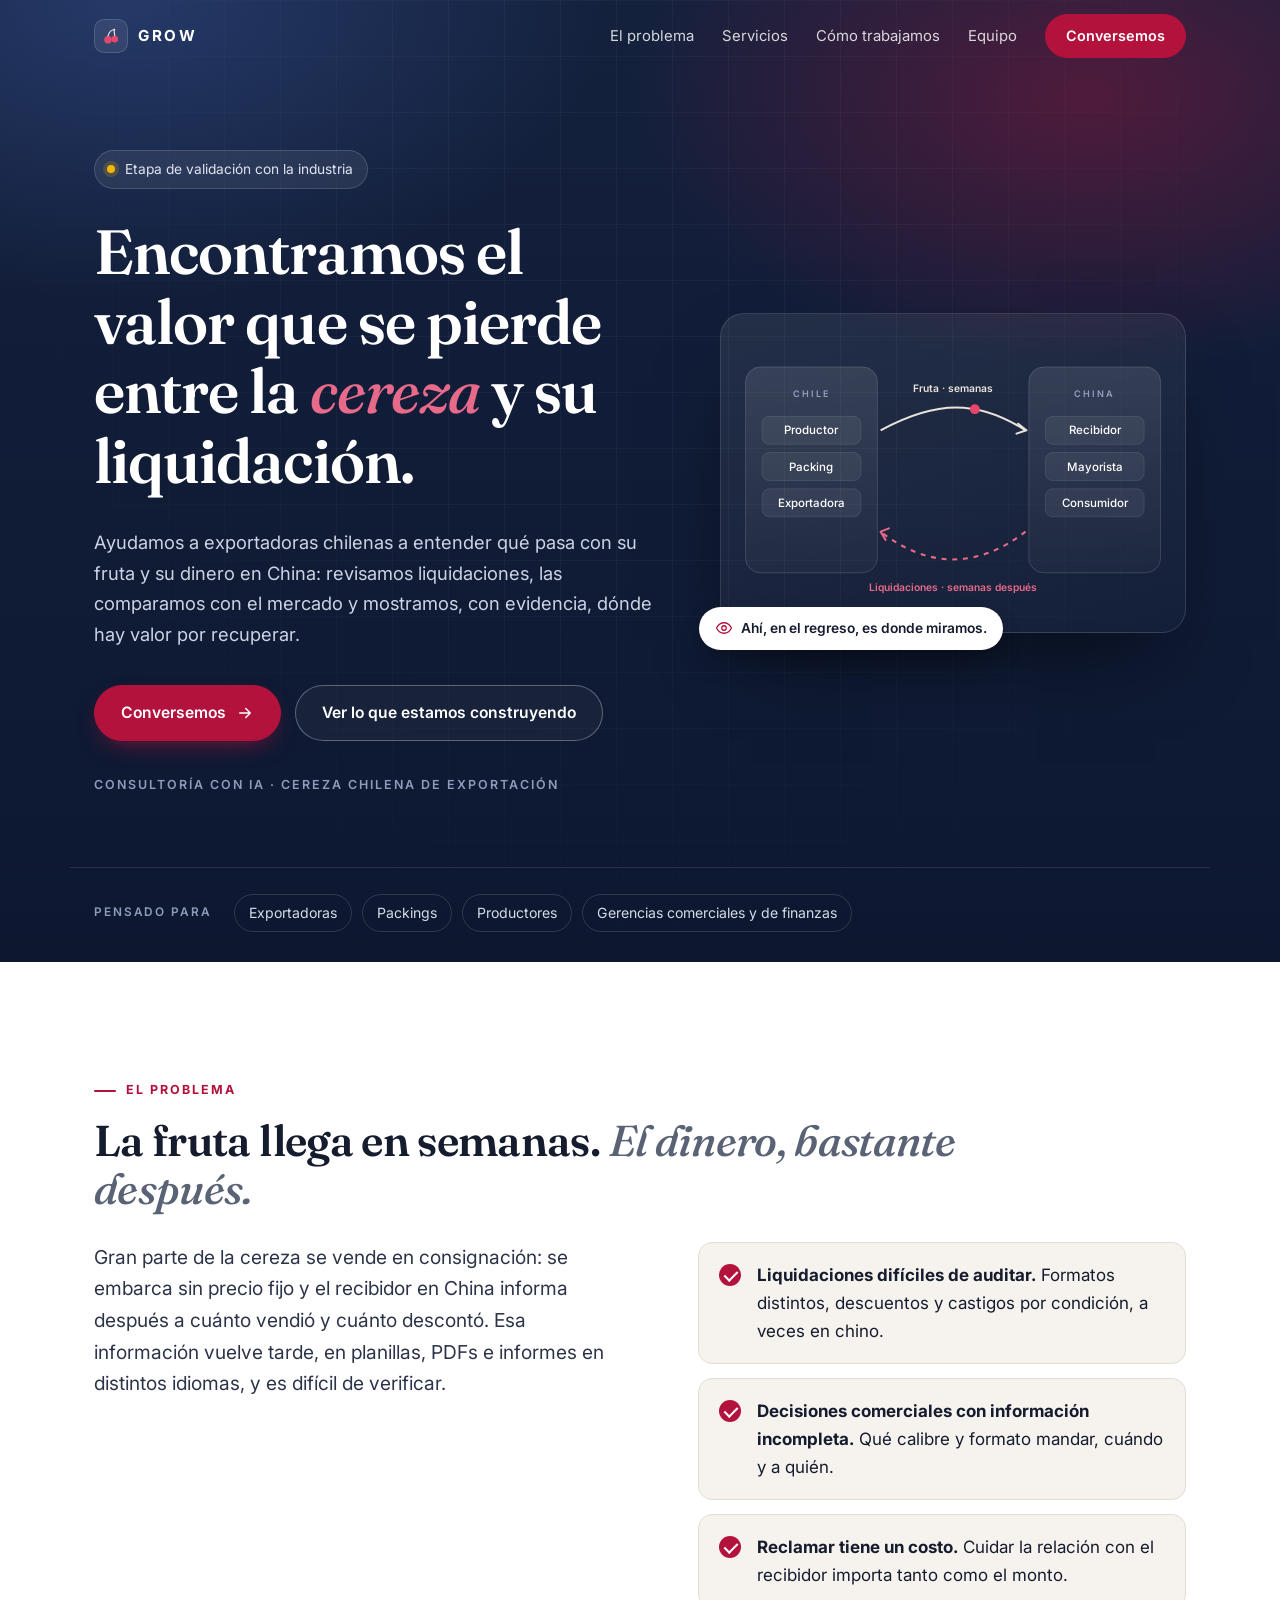
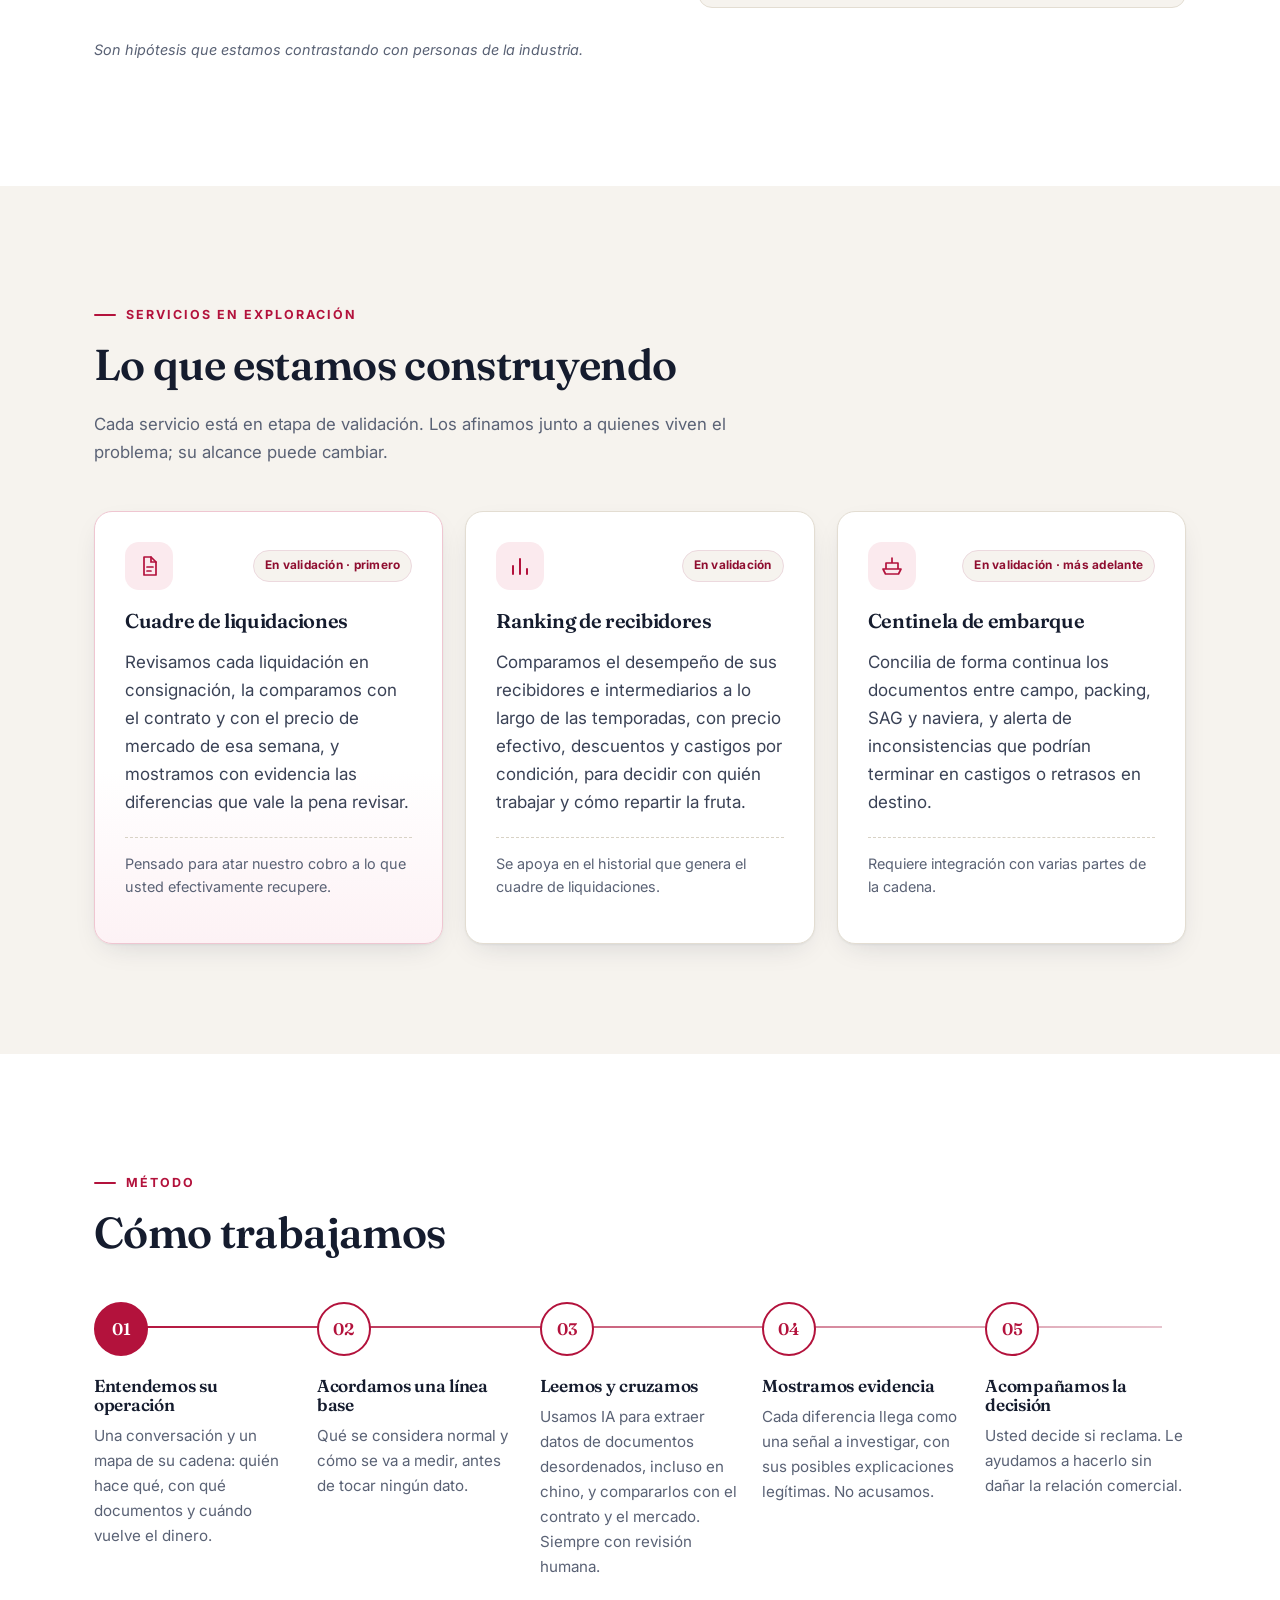
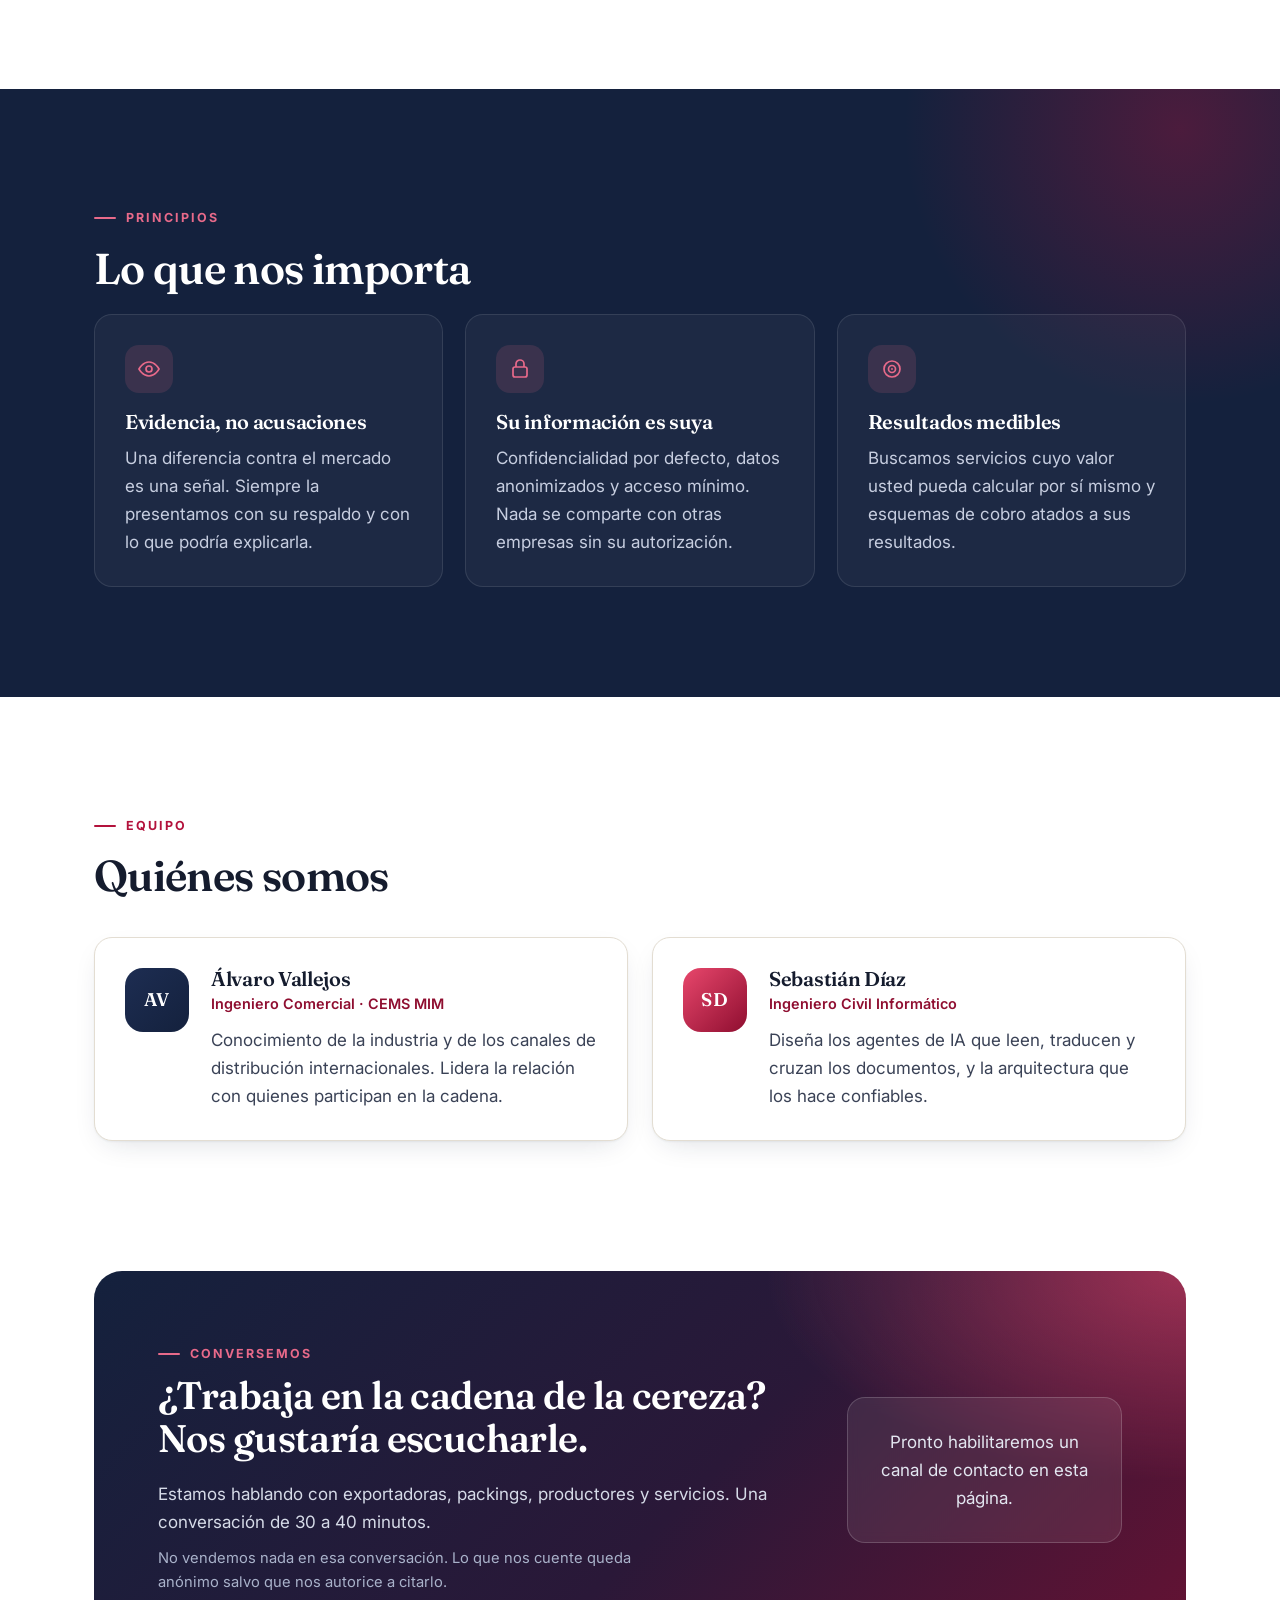
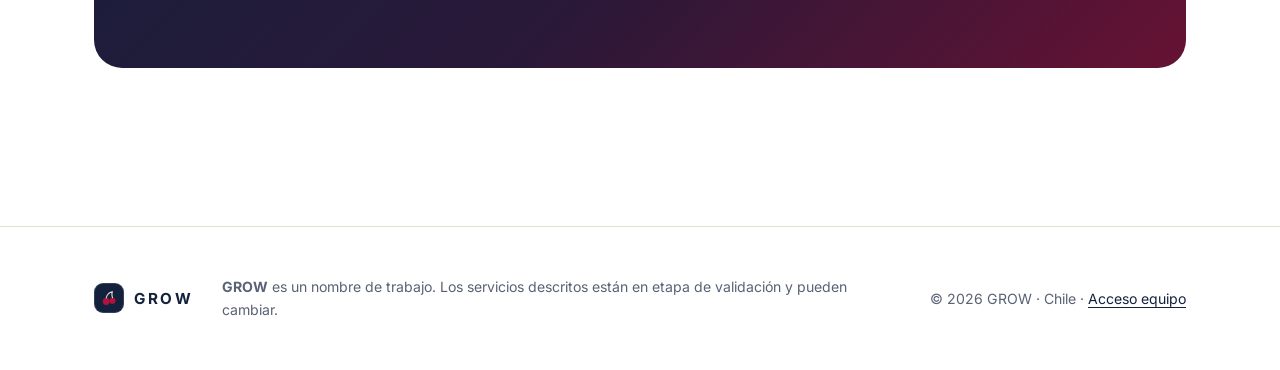
==== index.html @ 274fb433 "Sitio web GROW Co-Authored-By: Claude Opus 5.5 <noreply@anthropic.com>" ====
<!doctype html>
<html lang="es-CL">
<head>
  <meta charset="utf-8">
  <meta name="viewport" content="width=device-width, initial-scale=1">
  <title>GROW · Consultoría con IA para la cereza chilena de exportación</title>
  <meta name="description" content="Ayudamos a exportadoras chilenas de cereza a entender qué pasa con su fruta y su dinero en China: revisamos liquidaciones, comparamos con el mercado y mostramos dónde hay valor por recuperar.">
  <meta property="og:title" content="GROW · Consultoría con IA para la cereza chilena">
  <meta property="og:description" content="Encontramos el valor que se pierde entre la cereza y su liquidación.">
  <meta property="og:type" content="website">
  <meta name="theme-color" content="#14213D">
  <link rel="icon" href="data:image/svg+xml,%3Csvg xmlns='http://www.w3.org/2000/svg' viewBox='0 0 32 32'%3E%3Crect width='32' height='32' rx='7' fill='%2314213D'/%3E%3Ccircle cx='12' cy='21' r='5' fill='%23B3123C'/%3E%3Ccircle cx='21' cy='20' r='4.5' fill='%23B3123C'/%3E%3Cpath d='M12 16c1-5 4-8 9-9M21 15.5c-1-4-1-6-0.5-8.5' stroke='%23E8E4DC' stroke-width='1.6' fill='none' stroke-linecap='round'/%3E%3C/svg%3E">
  <link rel="preconnect" href="https://fonts.googleapis.com">
  <link rel="preconnect" href="https://fonts.gstatic.com" crossorigin>
  <link rel="stylesheet" href="https://fonts.googleapis.com/css2?family=Fraunces:opsz,wght@9..144,500;9..144,600;9..144,700&family=Inter:wght@400;500;600;700&display=swap">
  <link rel="stylesheet" href="styles.css">
</head>
<body>
  <a class="skip" href="#contenido">Saltar al contenido</a>

  <!-- Sprite de íconos -->
  <svg width="0" height="0" style="position:absolute" aria-hidden="true">
    <symbol id="i-doc" viewBox="0 0 24 24"><path d="M7 3h7l5 5v13H7z" fill="none" stroke="currentColor" stroke-width="1.7" stroke-linejoin="round"/><path d="M14 3v5h5M10 13h6M10 17h4" fill="none" stroke="currentColor" stroke-width="1.7" stroke-linecap="round"/></symbol>
    <symbol id="i-rank" viewBox="0 0 24 24"><path d="M5 20V12M12 20V5M19 20v-5" fill="none" stroke="currentColor" stroke-width="2" stroke-linecap="round"/></symbol>
    <symbol id="i-ship" viewBox="0 0 24 24"><path d="M3 15h18l-2.5 5h-13zM6 15V9h12v6M12 4v5" fill="none" stroke="currentColor" stroke-width="1.7" stroke-linejoin="round" stroke-linecap="round"/></symbol>
    <symbol id="i-eye" viewBox="0 0 24 24"><path d="M2 12s3.6-7 10-7 10 7 10 7-3.6 7-10 7S2 12 2 12z" fill="none" stroke="currentColor" stroke-width="1.7"/><circle cx="12" cy="12" r="3" fill="none" stroke="currentColor" stroke-width="1.7"/></symbol>
    <symbol id="i-lock" viewBox="0 0 24 24"><rect x="5" y="10" width="14" height="10" rx="2" fill="none" stroke="currentColor" stroke-width="1.7"/><path d="M8 10V7a4 4 0 0 1 8 0v3" fill="none" stroke="currentColor" stroke-width="1.7"/></symbol>
    <symbol id="i-target" viewBox="0 0 24 24"><circle cx="12" cy="12" r="8" fill="none" stroke="currentColor" stroke-width="1.7"/><circle cx="12" cy="12" r="3.5" fill="none" stroke="currentColor" stroke-width="1.7"/><circle cx="12" cy="12" r=".9" fill="currentColor"/></symbol>
    <symbol id="i-arrow" viewBox="0 0 24 24"><path d="M5 12h14M13 6l6 6-6 6" fill="none" stroke="currentColor" stroke-width="2" stroke-linecap="round" stroke-linejoin="round"/></symbol>
    <symbol id="i-cherry" viewBox="0 0 32 32"><circle cx="12" cy="21" r="5" fill="currentColor"/><circle cx="21" cy="20" r="4.5" fill="currentColor"/><path d="M12 16c1-5 4-8 9-9M21 15.5c-1-4-1-6-.5-8.5" stroke="#E8E4DC" stroke-width="1.6" fill="none" stroke-linecap="round"/></symbol>
  </svg>

  <header class="top" id="top">
    <div class="wrap bar">
      <a class="brand" href="#top" aria-label="GROW, inicio">
        <svg class="mark" aria-hidden="true"><use href="#i-cherry"/></svg>
        <span>GROW</span>
      </a>
      <button class="menu-btn" id="menuBtn" aria-expanded="false" aria-controls="nav"><span></span><span></span><span class="sr">Menú</span></button>
      <nav id="nav" aria-label="Principal">
        <a href="#problema">El problema</a>
        <a href="#servicios">Servicios</a>
        <a href="#metodo">Cómo trabajamos</a>
        <a href="#equipo">Equipo</a>
        <a class="btn btn-small" href="#contacto">Conversemos</a>
      </nav>
    </div>
  </header>

  <main id="contenido">
    <section class="hero">
      <div class="hero-bg" aria-hidden="true"></div>
      <div class="wrap hero-grid">
        <div class="hero-copy">
          <p class="pill"><span class="dot" aria-hidden="true"></span> Etapa de validación con la industria</p>
          <h1>Encontramos el valor que se pierde entre la <em>cereza</em> y su liquidación.</h1>
          <p class="lead">Ayudamos a exportadoras chilenas a entender qué pasa con su fruta y su dinero en China: revisamos liquidaciones, las comparamos con el mercado y mostramos, con evidencia, dónde hay valor por recuperar.</p>
          <div class="actions">
            <a class="btn" href="#contacto">Conversemos <svg class="ic" aria-hidden="true"><use href="#i-arrow"/></svg></a>
            <a class="btn btn-ghost" href="#servicios">Ver lo que estamos construyendo</a>
          </div>
          <p class="eyebrow">Consultoría con IA · Cereza chilena de exportación</p>
        </div>

        <figure class="hero-fig" aria-label="Esquema: la fruta viaja de Chile a China en semanas y el dinero vuelve después">
          <svg viewBox="0 0 520 340" role="img" aria-labelledby="figt figd">
            <title id="figt">La fruta avanza rápido; el dinero vuelve tarde</title>
            <desc id="figd">Una línea continua lleva la fruta de Chile a China. Una línea punteada devuelve las liquidaciones semanas después.</desc>
            <defs>
              <linearGradient id="gcard" x1="0" y1="0" x2="0" y2="1"><stop offset="0" stop-color="#ffffff" stop-opacity=".10"/><stop offset="1" stop-color="#ffffff" stop-opacity=".03"/></linearGradient>
            </defs>
            <rect x="8" y="40" width="160" height="250" rx="18" fill="url(#gcard)" stroke="rgba(255,255,255,.18)"/>
            <rect x="352" y="40" width="160" height="250" rx="18" fill="url(#gcard)" stroke="rgba(255,255,255,.18)"/>
            <text x="88" y="76" text-anchor="middle" class="fl">CHILE</text>
            <text x="432" y="76" text-anchor="middle" class="fl">CHINA</text>
            <g class="nodes">
              <rect x="28" y="100" width="120" height="34" rx="9"/><text x="88" y="122" text-anchor="middle" class="ft">Productor</text>
              <rect x="28" y="144" width="120" height="34" rx="9"/><text x="88" y="166" text-anchor="middle" class="ft">Packing</text>
              <rect x="28" y="188" width="120" height="34" rx="9"/><text x="88" y="210" text-anchor="middle" class="ft">Exportadora</text>
              <rect x="372" y="100" width="120" height="34" rx="9"/><text x="432" y="122" text-anchor="middle" class="ft">Recibidor</text>
              <rect x="372" y="144" width="120" height="34" rx="9"/><text x="432" y="166" text-anchor="middle" class="ft">Mayorista</text>
              <rect x="372" y="188" width="120" height="34" rx="9"/><text x="432" y="210" text-anchor="middle" class="ft">Consumidor</text>
            </g>
            <path id="pFruit" d="M172 117 C 240 80, 290 80, 348 117" stroke="#E8E4DC" stroke-width="2.5" fill="none"/>
            <path d="M339 109 l10 8 -12 4" stroke="#E8E4DC" stroke-width="2.5" fill="none" stroke-linecap="round" stroke-linejoin="round"/>
            <text x="260" y="70" text-anchor="middle" class="fn">Fruta · semanas</text>
            <circle r="6" fill="#E8476C" class="travel"><animateMotion dur="3.2s" repeatCount="indefinite"><mpath href="#pFruit"/></animateMotion></circle>
            <path id="pMoney" d="M348 240 C 290 285, 230 285, 172 240" stroke="#E86A8A" stroke-width="2.5" stroke-dasharray="6 7" fill="none" class="dash"/>
            <path d="M182 236 l-10 4 6 10" stroke="#E86A8A" stroke-width="2.5" fill="none" stroke-linecap="round" stroke-linejoin="round"/>
            <text x="260" y="312" text-anchor="middle" class="fn pink">Liquidaciones · semanas después</text>
          </svg>
          <figcaption class="chip"><svg class="ic" aria-hidden="true"><use href="#i-eye"/></svg> Ahí, en el regreso, es donde miramos.</figcaption>
        </figure>
      </div>

      <div class="wrap audience" aria-label="Para quién">
        <span>Pensado para</span>
        <ul>
          <li>Exportadoras</li><li>Packings</li><li>Productores</li><li>Gerencias comerciales y de finanzas</li>
        </ul>
      </div>
    </section>

    <section id="problema" class="sec">
      <div class="wrap">
        <p class="kicker">El problema</p>
        <h2>La fruta llega en semanas. <span class="muted-h">El dinero, bastante después.</span></h2>
        <div class="two">
          <p class="big">Gran parte de la cereza se vende en consignación: se embarca sin precio fijo y el recibidor en China informa después a cuánto vendió y cuánto descontó. Esa información vuelve tarde, en planillas, PDFs e informes en distintos idiomas, y es difícil de verificar.</p>
          <ul class="ticks">
            <li><strong>Liquidaciones difíciles de auditar.</strong> Formatos distintos, descuentos y castigos por condición, a veces en chino.</li>
            <li><strong>Decisiones comerciales con información incompleta.</strong> Qué calibre y formato mandar, cuándo y a quién.</li>
            <li><strong>Reclamar tiene un costo.</strong> Cuidar la relación con el recibidor importa tanto como el monto.</li>
          </ul>
        </div>
        <p class="note">Son hipótesis que estamos contrastando con personas de la industria.</p>
      </div>
    </section>

    <section id="servicios" class="sec sand">
      <div class="wrap">
        <p class="kicker">Servicios en exploración</p>
        <h2>Lo que estamos construyendo</h2>
        <p class="sub">Cada servicio está en etapa de validación. Los afinamos junto a quienes viven el problema; su alcance puede cambiar.</p>
        <div class="cards">
          <article class="card featured">
            <div class="card-top"><span class="icon"><svg aria-hidden="true"><use href="#i-doc"/></svg></span><span class="tag">En validación · primero</span></div>
            <h3>Cuadre de liquidaciones</h3>
            <p>Revisamos cada liquidación en consignación, la comparamos con el contrato y con el precio de mercado de esa semana, y mostramos con evidencia las diferencias que vale la pena revisar.</p>
            <p class="meta">Pensado para atar nuestro cobro a lo que usted efectivamente recupere.</p>
          </article>
          <article class="card">
            <div class="card-top"><span class="icon"><svg aria-hidden="true"><use href="#i-rank"/></svg></span><span class="tag">En validación</span></div>
            <h3>Ranking de recibidores</h3>
            <p>Comparamos el desempeño de sus recibidores e intermediarios a lo largo de las temporadas, con precio efectivo, descuentos y castigos por condición, para decidir con quién trabajar y cómo repartir la fruta.</p>
            <p class="meta">Se apoya en el historial que genera el cuadre de liquidaciones.</p>
          </article>
          <article class="card">
            <div class="card-top"><span class="icon"><svg aria-hidden="true"><use href="#i-ship"/></svg></span><span class="tag">En validación · más adelante</span></div>
            <h3>Centinela de embarque</h3>
            <p>Concilia de forma continua los documentos entre campo, packing, SAG y naviera, y alerta de inconsistencias que podrían terminar en castigos o retrasos en destino.</p>
            <p class="meta">Requiere integración con varias partes de la cadena.</p>
          </article>
        </div>
      </div>
    </section>

    <section id="metodo" class="sec">
      <div class="wrap">
        <p class="kicker">Método</p>
        <h2>Cómo trabajamos</h2>
        <ol class="steps">
          <li><h3>Entendemos su operación</h3><p>Una conversación y un mapa de su cadena: quién hace qué, con qué documentos y cuándo vuelve el dinero.</p></li>
          <li><h3>Acordamos una línea base</h3><p>Qué se considera normal y cómo se va a medir, antes de tocar ningún dato.</p></li>
          <li><h3>Leemos y cruzamos</h3><p>Usamos IA para extraer datos de documentos desordenados, incluso en chino, y compararlos con el contrato y el mercado. Siempre con revisión humana.</p></li>
          <li><h3>Mostramos evidencia</h3><p>Cada diferencia llega como una señal a investigar, con sus posibles explicaciones legítimas. No acusamos.</p></li>
          <li><h3>Acompañamos la decisión</h3><p>Usted decide si reclama. Le ayudamos a hacerlo sin dañar la relación comercial.</p></li>
        </ol>
      </div>
    </section>

    <section class="sec navy">
      <div class="wrap">
        <p class="kicker light">Principios</p>
        <h2>Lo que nos importa</h2>
        <div class="cards three">
          <div class="mini"><span class="icon"><svg aria-hidden="true"><use href="#i-eye"/></svg></span><h3>Evidencia, no acusaciones</h3><p>Una diferencia contra el mercado es una señal. Siempre la presentamos con su respaldo y con lo que podría explicarla.</p></div>
          <div class="mini"><span class="icon"><svg aria-hidden="true"><use href="#i-lock"/></svg></span><h3>Su información es suya</h3><p>Confidencialidad por defecto, datos anonimizados y acceso mínimo. Nada se comparte con otras empresas sin su autorización.</p></div>
          <div class="mini"><span class="icon"><svg aria-hidden="true"><use href="#i-target"/></svg></span><h3>Resultados medibles</h3><p>Buscamos servicios cuyo valor usted pueda calcular por sí mismo y esquemas de cobro atados a sus resultados.</p></div>
        </div>
      </div>
    </section>

    <section id="equipo" class="sec">
      <div class="wrap">
        <p class="kicker">Equipo</p>
        <h2>Quiénes somos</h2>
        <div class="team">
          <article class="person">
            <div class="avatar" aria-hidden="true">AV</div>
            <div>
              <h3>Álvaro Vallejos</h3>
              <p class="role">Ingeniero Comercial · CEMS MIM</p>
              <p>Conocimiento de la industria y de los canales de distribución internacionales. Lidera la relación con quienes participan en la cadena.</p>
            </div>
          </article>
          <article class="person">
            <div class="avatar alt" aria-hidden="true">SD</div>
            <div>
              <h3>Sebastián Díaz</h3>
              <p class="role">Ingeniero Civil Informático</p>
              <p>Diseña los agentes de IA que leen, traducen y cruzan los documentos, y la arquitectura que los hace confiables.</p>
            </div>
          </article>
        </div>
      </div>
    </section>

    <section id="contacto" class="sec cta-sec">
      <div class="wrap">
        <div class="cta">
          <div>
            <p class="kicker light">Conversemos</p>
            <h2>¿Trabaja en la cadena de la cereza? Nos gustaría escucharle.</h2>
            <p>Estamos hablando con exportadoras, packings, productores y servicios. Una conversación de 30 a 40 minutos.</p>
            <p class="soft">No vendemos nada en esa conversación. Lo que nos cuente queda anónimo salvo que nos autorice a citarlo.</p>
          </div>
          <div class="contact-box">
            <a class="btn btn-light" id="contactBtn" href="#contacto" hidden>Escríbanos <svg class="ic" aria-hidden="true"><use href="#i-arrow"/></svg></a>
            <p id="contactFallback">Pronto habilitaremos un canal de contacto en esta página.</p>
          </div>
        </div>
      </div>
    </section>
  </main>

  <footer class="foot">
    <div class="wrap foot-grid">
      <div class="brand foot-brand">
        <svg class="mark" aria-hidden="true"><use href="#i-cherry"/></svg>
        <span>GROW</span>
      </div>
      <p><strong>GROW</strong> es un nombre de trabajo. Los servicios descritos están en etapa de validación y pueden cambiar.</p>
      <p class="foot-right">© <span id="year">2026</span> GROW · Chile · <a href="intranet/" rel="nofollow">Acceso equipo</a></p>
    </div>
  </footer>

  <script src="site.js"></script>
</body>
</html>
---- styles.css ----
:root{
  --navy:#14213D; --navy-2:#1d2d52; --navy-3:#0d1730; --cherry:#B3123C; --cherry-d:#8f0e30; --cherry-l:#E8476C; --pink:#E86A8A;
  --sand:#E8E4DC; --sand-l:#F6F3EE; --line:#e3ddd2; --white:#fff; --ink:#151c2e; --muted:#5a6275;
  --radius:18px; --wrap:1140px;
  --serif:"Fraunces",Georgia,"Times New Roman",serif;
  --sans:"Inter",system-ui,-apple-system,"Segoe UI",Roboto,Arial,sans-serif;
  --shadow:0 1px 2px rgba(20,33,61,.05),0 10px 30px -12px rgba(20,33,61,.18);
}
*{box-sizing:border-box}
[hidden]{display:none!important}
html{scroll-behavior:smooth;scroll-padding-top:80px}
body{margin:0;font-family:var(--sans);color:var(--ink);background:var(--white);line-height:1.65;font-size:17px;-webkit-font-smoothing:antialiased;overflow-x:hidden}
img,svg{max-width:100%}
a{color:inherit}
.wrap{max-width:var(--wrap);margin:0 auto;padding:0 24px}
.sr{position:absolute;width:1px;height:1px;overflow:hidden;clip:rect(0 0 0 0)}
.skip{position:absolute;left:-999px;top:8px;background:var(--white);padding:8px 12px;border-radius:8px;z-index:99}
.skip:focus{left:8px}
:focus-visible{outline:3px solid #f2b705;outline-offset:3px;border-radius:6px}
.ic{width:18px;height:18px;flex:none}

/* header */
.top{position:fixed;top:0;left:0;right:0;z-index:20;color:var(--white);transition:background .3s,box-shadow .3s,border-color .3s;border-bottom:1px solid transparent}
.top.scrolled{background:rgba(13,23,48,.86);backdrop-filter:saturate(160%) blur(12px);-webkit-backdrop-filter:saturate(160%) blur(12px);border-color:rgba(255,255,255,.08)}
.bar{display:flex;align-items:center;justify-content:space-between;min-height:72px;gap:16px}
.brand{display:flex;align-items:center;gap:10px;text-decoration:none;font-weight:700;letter-spacing:.18em;color:var(--white);font-size:.95rem}
.brand .mark{width:34px;height:34px;color:var(--cherry-l);background:rgba(255,255,255,.08);border:1px solid rgba(255,255,255,.14);border-radius:10px;padding:4px}
nav{display:flex;align-items:center;gap:28px}
nav a{text-decoration:none;font-size:.93rem;color:rgba(255,255,255,.82);transition:color .15s}
nav a:not(.btn):hover{color:var(--white)}
.menu-btn{display:none;background:rgba(255,255,255,.06);border:1px solid rgba(255,255,255,.25);border-radius:10px;width:44px;height:40px;cursor:pointer;position:relative}
.menu-btn span:not(.sr){position:absolute;left:12px;right:12px;height:2px;background:#fff;border-radius:2px;transition:transform .2s}
.menu-btn span:nth-child(1){top:15px}.menu-btn span:nth-child(2){top:23px}
.menu-btn[aria-expanded="true"] span:nth-child(1){transform:translateY(4px) rotate(45deg)}
.menu-btn[aria-expanded="true"] span:nth-child(2){transform:translateY(-4px) rotate(-45deg)}

/* buttons */
.btn{display:inline-flex;align-items:center;gap:10px;background:var(--cherry);color:var(--white);padding:14px 26px;border-radius:999px;text-decoration:none;font-weight:600;font-size:.98rem;border:1px solid var(--cherry);transition:background .2s,transform .2s,box-shadow .2s;box-shadow:0 10px 24px -10px rgba(179,18,60,.7)}
.btn:hover{background:var(--cherry-d);border-color:var(--cherry-d);transform:translateY(-2px)}
.btn:hover .ic{transform:translateX(3px)}
.btn .ic{transition:transform .2s}
nav .btn-small{padding:9px 20px;font-size:.9rem;color:#fff;box-shadow:none}
.btn-ghost{background:rgba(255,255,255,.04);border-color:rgba(255,255,255,.3);box-shadow:none}
.btn-ghost:hover{background:rgba(255,255,255,.12);border-color:rgba(255,255,255,.7)}
.btn-light{background:#fff;color:var(--cherry-d);border-color:#fff}
.btn-light:hover{background:var(--sand);border-color:var(--sand)}

/* hero */
.hero{position:relative;background:var(--navy-3);color:var(--white);padding:150px 0 0;overflow:hidden;isolation:isolate}
.hero-bg{position:absolute;inset:0;z-index:-1;
  background:
    radial-gradient(700px 420px at 85% 10%,rgba(179,18,60,.38),transparent 65%),
    radial-gradient(800px 500px at 10% 0%,rgba(52,78,140,.55),transparent 60%),
    linear-gradient(180deg,var(--navy) 0%,var(--navy-3) 100%)}
.hero-bg::after{content:"";position:absolute;inset:0;background-image:linear-gradient(rgba(255,255,255,.035) 1px,transparent 1px),linear-gradient(90deg,rgba(255,255,255,.035) 1px,transparent 1px);background-size:56px 56px;-webkit-mask-image:radial-gradient(ellipse at 50% 30%,#000 30%,transparent 75%);mask-image:radial-gradient(ellipse at 50% 30%,#000 30%,transparent 75%)}
.hero-grid{display:grid;grid-template-columns:1.1fr .9fr;gap:56px;align-items:center;padding-bottom:72px}
.pill{display:inline-flex;align-items:center;gap:10px;margin:0 0 28px;padding:7px 14px 7px 12px;border-radius:999px;background:rgba(255,255,255,.07);border:1px solid rgba(255,255,255,.14);font-size:.86rem;color:#dfe4f0}
.dot{width:8px;height:8px;border-radius:50%;background:#f2b705;box-shadow:0 0 0 4px rgba(242,183,5,.18);animation:pulse 2.4s ease-in-out infinite}
@keyframes pulse{50%{box-shadow:0 0 0 7px rgba(242,183,5,0)}}
h1,h2,h3{font-family:var(--serif);line-height:1.12;margin:0 0 .5em;font-weight:600;letter-spacing:-.015em}
h1{font-size:clamp(2.3rem,5.2vw,3.9rem);font-weight:600}
h1 em{font-style:italic;color:var(--pink);font-weight:500}
h2{font-size:clamp(1.8rem,3.4vw,2.7rem);max-width:22em}
h3{font-size:1.25rem}
.muted-h{color:var(--muted);font-style:italic;font-weight:500}
.lead{font-size:1.15rem;color:#ccd3e4;max-width:33em;margin:0}
.actions{display:flex;flex-wrap:wrap;gap:14px;margin:36px 0 34px}
.eyebrow{font-size:.78rem;letter-spacing:.16em;text-transform:uppercase;color:#8f9bbb;margin:0;font-weight:600}
.hero-fig{margin:0;position:relative;background:linear-gradient(160deg,rgba(255,255,255,.08),rgba(255,255,255,.02));border:1px solid rgba(255,255,255,.12);border-radius:24px;padding:20px 18px 18px;box-shadow:0 40px 80px -30px rgba(0,0,0,.6)}
.hero-fig svg{width:100%;height:auto;display:block}
.hero-fig .fl{fill:#93a0c2;font:600 11px var(--sans);letter-spacing:.22em}
.hero-fig .ft{fill:#fff;font:500 14px var(--sans)}
.hero-fig .fn{fill:#E8E4DC;font:600 12.5px var(--sans)}
.hero-fig .fn.pink{fill:var(--pink)}
.hero-fig .nodes rect{fill:rgba(255,255,255,.06);stroke:rgba(255,255,255,.12)}
.hero-fig .dash{animation:dash 1.6s linear infinite}
@keyframes dash{to{stroke-dashoffset:-26}}
.chip{position:absolute;left:-22px;bottom:-18px;display:flex;align-items:center;gap:8px;background:#fff;color:var(--ink);font-size:.86rem;font-weight:600;padding:10px 16px;border-radius:999px;box-shadow:0 14px 30px -10px rgba(0,0,0,.45)}
.hero-fig .chip .ic{width:18px;height:18px;color:var(--cherry)}
.audience{display:flex;align-items:center;gap:22px;flex-wrap:wrap;border-top:1px solid rgba(255,255,255,.1);padding-top:26px;padding-bottom:30px;font-size:.88rem;color:#8f9bbb}
.audience>span{text-transform:uppercase;letter-spacing:.16em;font-size:.74rem;font-weight:600}
.audience ul{list-style:none;margin:0;padding:0;display:flex;flex-wrap:wrap;gap:10px}
.audience li{padding:6px 14px;border:1px solid rgba(255,255,255,.14);border-radius:999px;color:#d6dbe8}

/* sections */
.sec{padding:110px 0}
.sec.sand{background:var(--sand-l)}
.sec.navy{background:var(--navy);color:var(--white);position:relative;overflow:hidden}
.sec.navy::before{content:"";position:absolute;width:600px;height:600px;right:-200px;top:-260px;background:radial-gradient(circle,rgba(179,18,60,.35),transparent 65%)}
.sec.navy .wrap{position:relative}
.kicker{display:inline-flex;align-items:center;gap:10px;font-size:.78rem;letter-spacing:.16em;text-transform:uppercase;color:var(--cherry);font-weight:700;margin:0 0 16px}
.kicker::before{content:"";width:22px;height:2px;background:currentColor;border-radius:2px}
.kicker.light{color:var(--pink)}
.two{display:grid;grid-template-columns:1.05fr .95fr;gap:64px;align-items:start;margin-top:28px}
.big{font-size:1.2rem;color:#2c3449;margin:0}
.ticks{list-style:none;margin:0;padding:0;display:grid;gap:14px}
.ticks li{padding:18px 20px 18px 58px;position:relative;background:var(--sand-l);border:1px solid var(--line);border-radius:14px}
.ticks li::before{content:"";position:absolute;left:20px;top:21px;width:22px;height:22px;border-radius:50%;background:var(--cherry)}
.ticks li::after{content:"";position:absolute;left:28px;top:25px;width:6px;height:11px;border:solid #fff;border-width:0 2px 2px 0;transform:rotate(45deg)}
.note{color:var(--muted);font-size:.9rem;margin-top:30px;font-style:italic}
.sub{color:var(--muted);max-width:40em;margin:0 0 44px;font-size:1.05rem}

/* cards */
.cards{display:grid;grid-template-columns:repeat(3,1fr);gap:22px}
.card{background:var(--white);border:1px solid var(--line);border-radius:var(--radius);padding:30px;display:flex;flex-direction:column;gap:6px;box-shadow:var(--shadow);transition:transform .25s,box-shadow .25s,border-color .25s}
.card:hover{transform:translateY(-4px);box-shadow:0 2px 4px rgba(20,33,61,.05),0 24px 48px -18px rgba(20,33,61,.3);border-color:#d4ccbd}
.card.featured{background:linear-gradient(180deg,#fff 0%,#fff 60%,#fdf2f5 100%);border-color:#efc6d1}
.card-top{display:flex;align-items:center;justify-content:space-between;gap:10px;margin-bottom:14px}
.icon{display:grid;place-items:center;width:48px;height:48px;border-radius:14px;background:#fbeaee;color:var(--cherry)}
.icon svg{width:24px;height:24px}
.card p{margin:0 0 14px;color:#3a4256}
.card .meta{color:var(--muted);font-size:.9rem;margin-top:auto;padding-top:14px;border-top:1px dashed #d8d2c5}
.tag{background:var(--sand-l);color:var(--cherry-d);font-size:.74rem;font-weight:700;padding:5px 11px;border-radius:999px;letter-spacing:.02em;border:1px solid #ecd9de;white-space:nowrap}
.mini{background:rgba(255,255,255,.04);border:1px solid rgba(255,255,255,.1);border-radius:var(--radius);padding:30px;transition:background .25s,border-color .25s}
.mini:hover{background:rgba(255,255,255,.07);border-color:rgba(255,255,255,.2)}
.mini .icon{background:rgba(232,106,138,.14);color:var(--pink);margin-bottom:18px}
.mini p{color:#c7cee0;margin:0}

/* steps */
.steps{list-style:none;counter-reset:s;margin:44px 0 0;padding:0;display:grid;grid-template-columns:repeat(5,1fr);gap:22px;position:relative}
.steps::before{content:"";position:absolute;left:24px;right:24px;top:24px;height:2px;background:linear-gradient(90deg,var(--cherry),#e7c3cd)}
.steps li{counter-increment:s;position:relative}
.steps li::before{content:counter(s,decimal-leading-zero);position:relative;display:grid;place-items:center;width:50px;height:50px;border-radius:50%;background:#fff;border:2px solid var(--cherry);color:var(--cherry);font:600 1.05rem var(--serif);margin-bottom:20px}
.steps li:first-child::before{background:var(--cherry);color:#fff}
.steps h3{font-size:1.08rem}
.steps p{margin:0;font-size:.95rem;color:var(--muted)}

/* team */
.team{display:grid;grid-template-columns:repeat(2,1fr);gap:24px;margin-top:36px}
.person{display:flex;gap:22px;align-items:flex-start;border:1px solid var(--line);border-radius:var(--radius);padding:30px;background:var(--white);box-shadow:var(--shadow)}
.avatar{flex:none;width:64px;height:64px;border-radius:18px;background:linear-gradient(135deg,var(--navy-2),var(--navy));color:#fff;display:grid;place-items:center;font:600 1.15rem var(--serif);letter-spacing:.04em}
.avatar.alt{background:linear-gradient(135deg,var(--cherry-l),var(--cherry-d))}
.person h3{margin-bottom:2px}
.role{color:var(--cherry-d);font-weight:600;font-size:.9rem;margin:0 0 10px}
.person p:last-child{margin:0;color:#3a4256}

/* contact */
.cta-sec{padding-top:20px}
.cta{display:grid;grid-template-columns:1.4fr .6fr;gap:48px;align-items:center;border-radius:28px;padding:64px;color:#fff;position:relative;overflow:hidden;
  background:radial-gradient(600px 300px at 100% 0%,rgba(232,71,108,.55),transparent 70%),linear-gradient(135deg,var(--navy) 0%,#2a1838 55%,var(--cherry-d) 130%)}
.cta h2{color:#fff;font-size:clamp(1.7rem,3vw,2.4rem)}
.cta p{color:#d6dbe8;margin:0 0 10px;max-width:36em}
.cta .soft{color:#a9b2ca;font-size:.92rem}
.contact-box{background:rgba(255,255,255,.08);border:1px solid rgba(255,255,255,.18);border-radius:var(--radius);padding:30px;text-align:center;backdrop-filter:blur(6px)}
.contact-box p{margin:0;color:#e3e7f1}

/* footer */
.foot{color:var(--muted);padding:48px 0;font-size:.88rem;margin-top:48px;border-top:1px solid var(--line)}
.foot-grid{display:grid;grid-template-columns:auto 1fr auto;gap:28px;align-items:center}
.foot p{margin:0}
.foot-brand{color:var(--navy)}
.foot-brand .mark{width:30px;height:30px;color:var(--cherry);background:var(--navy);border-radius:9px;padding:3px}
.foot a{color:var(--navy);text-underline-offset:3px}

/* reveal */
.rv{opacity:0;transform:translateY(18px);transition:opacity .7s ease,transform .7s ease}
.rv.in{opacity:1;transform:none}
@media (prefers-reduced-motion:reduce){
  html{scroll-behavior:auto}
  .rv{opacity:1;transform:none;transition:none}
  .btn,.card{transition:none}
  .dot,.hero-fig .dash{animation:none}
  .travel{display:none}
}

/* responsive */
@media (max-width:960px){
  .hero{padding-top:110px}
  .hero-grid,.two,.cta{grid-template-columns:1fr}
  .hero-grid{gap:48px}
  .chip{left:12px}
  .cards,.cards.three{grid-template-columns:1fr}
  .steps{grid-template-columns:1fr;gap:0}
  .steps::before{left:24px;right:auto;top:24px;bottom:24px;width:2px;height:auto;background:linear-gradient(180deg,var(--cherry),#e7c3cd)}
  .steps li{display:grid;grid-template-columns:50px 1fr;column-gap:20px;padding-bottom:28px}
  .steps li::before{grid-row:span 2;margin:0}
  .team{grid-template-columns:1fr}
  .sec{padding:76px 0}
  .cta{padding:40px 28px}
  .foot-grid{grid-template-columns:1fr;gap:12px}
  .menu-btn{display:block}
  .top{background:rgba(13,23,48,.92);backdrop-filter:blur(12px);-webkit-backdrop-filter:blur(12px)}
  nav{display:none;position:absolute;top:72px;left:0;right:0;background:var(--navy-3);flex-direction:column;align-items:flex-start;padding:20px 24px 28px;gap:18px;border-bottom:1px solid rgba(255,255,255,.1)}
  nav.open{display:flex}
}
@media (max-width:520px){
  body{font-size:16px}
  .wrap{padding:0 16px}
  .person{flex-direction:column}
  .actions .btn{width:100%;justify-content:center}
  .audience{gap:12px}
}
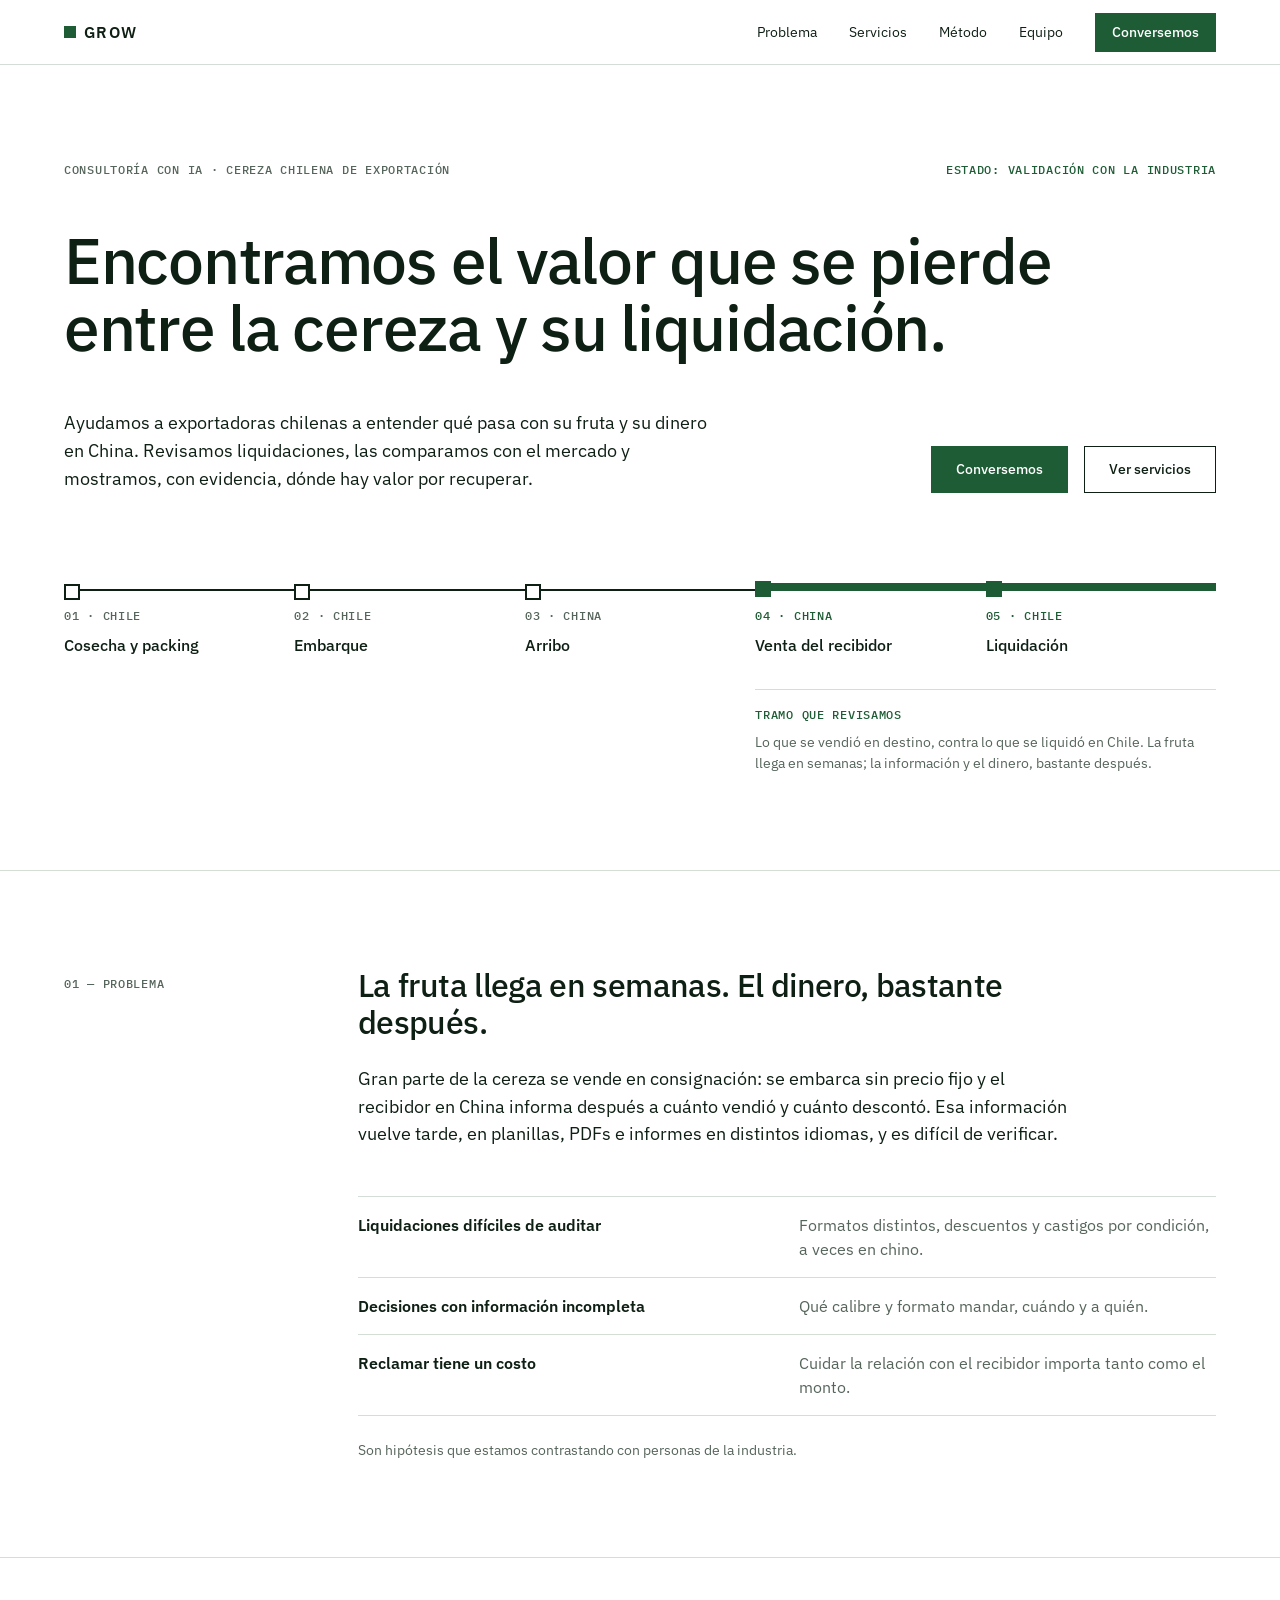
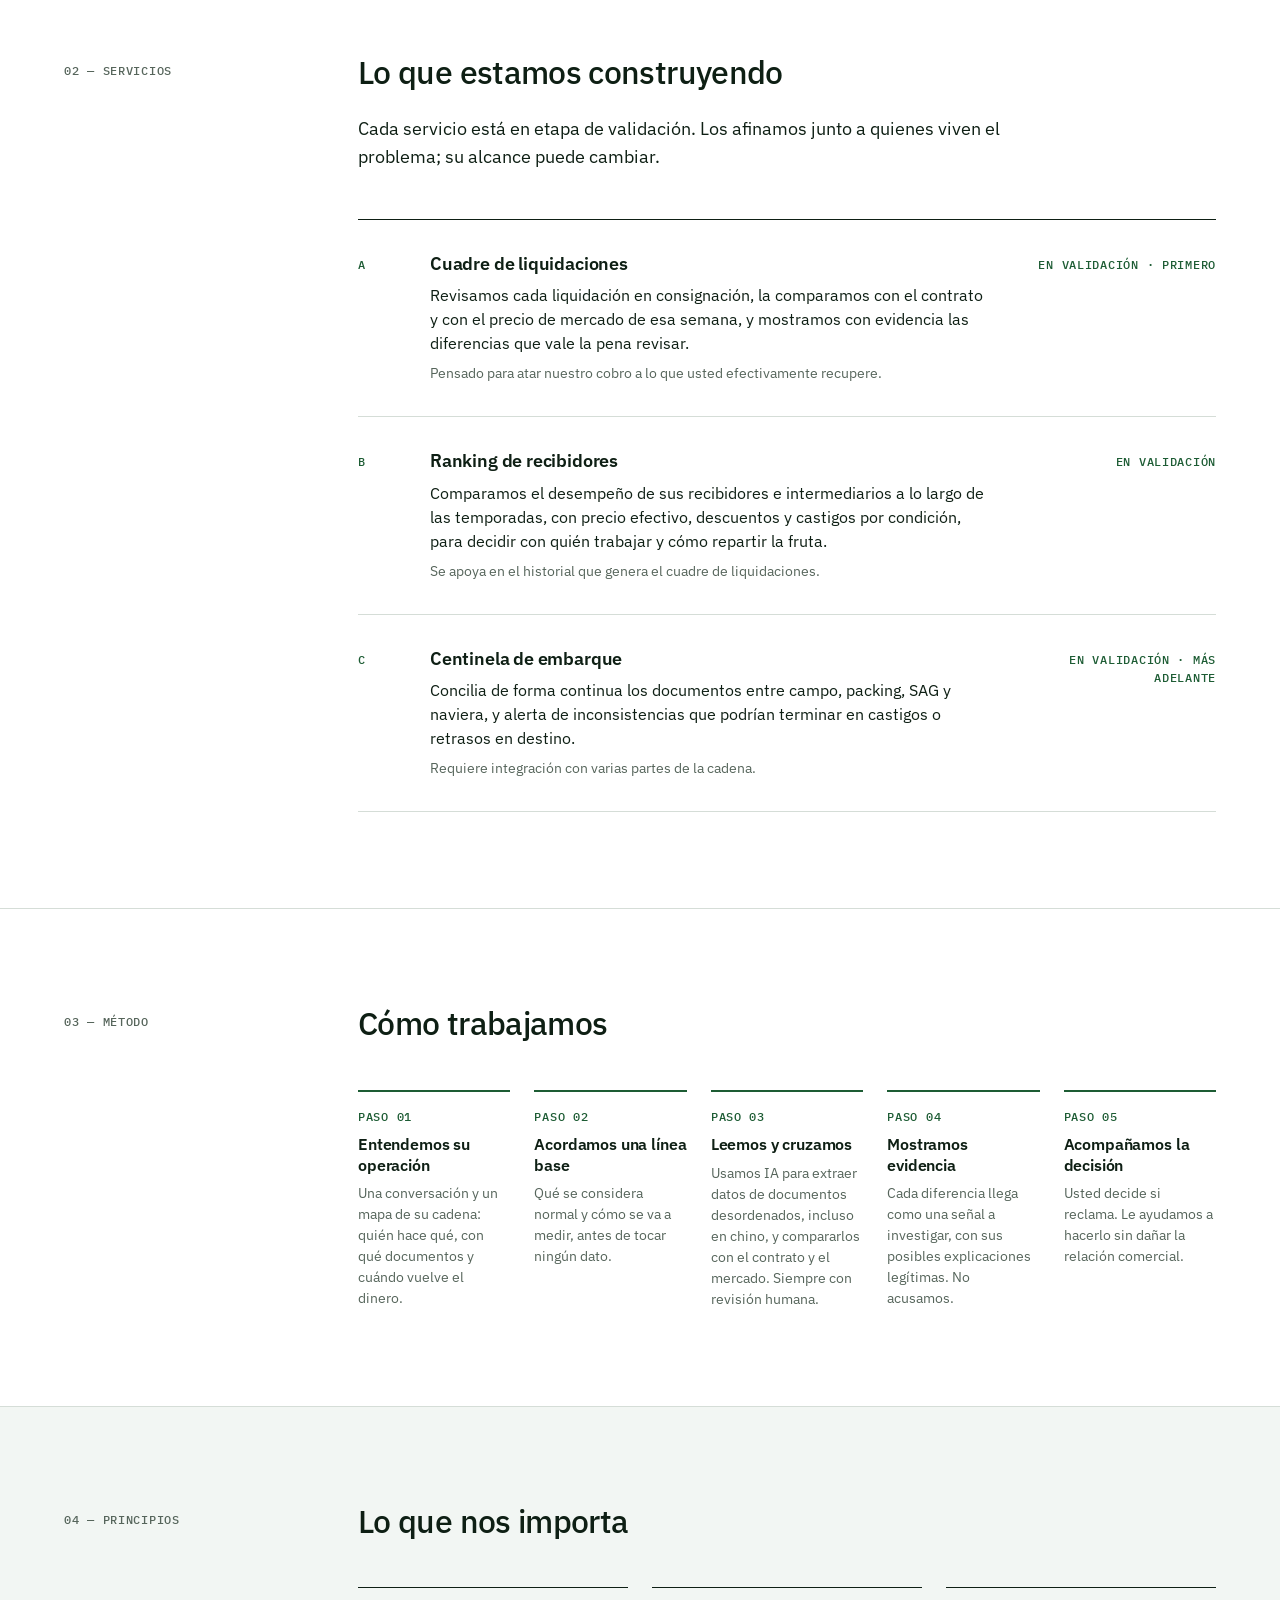
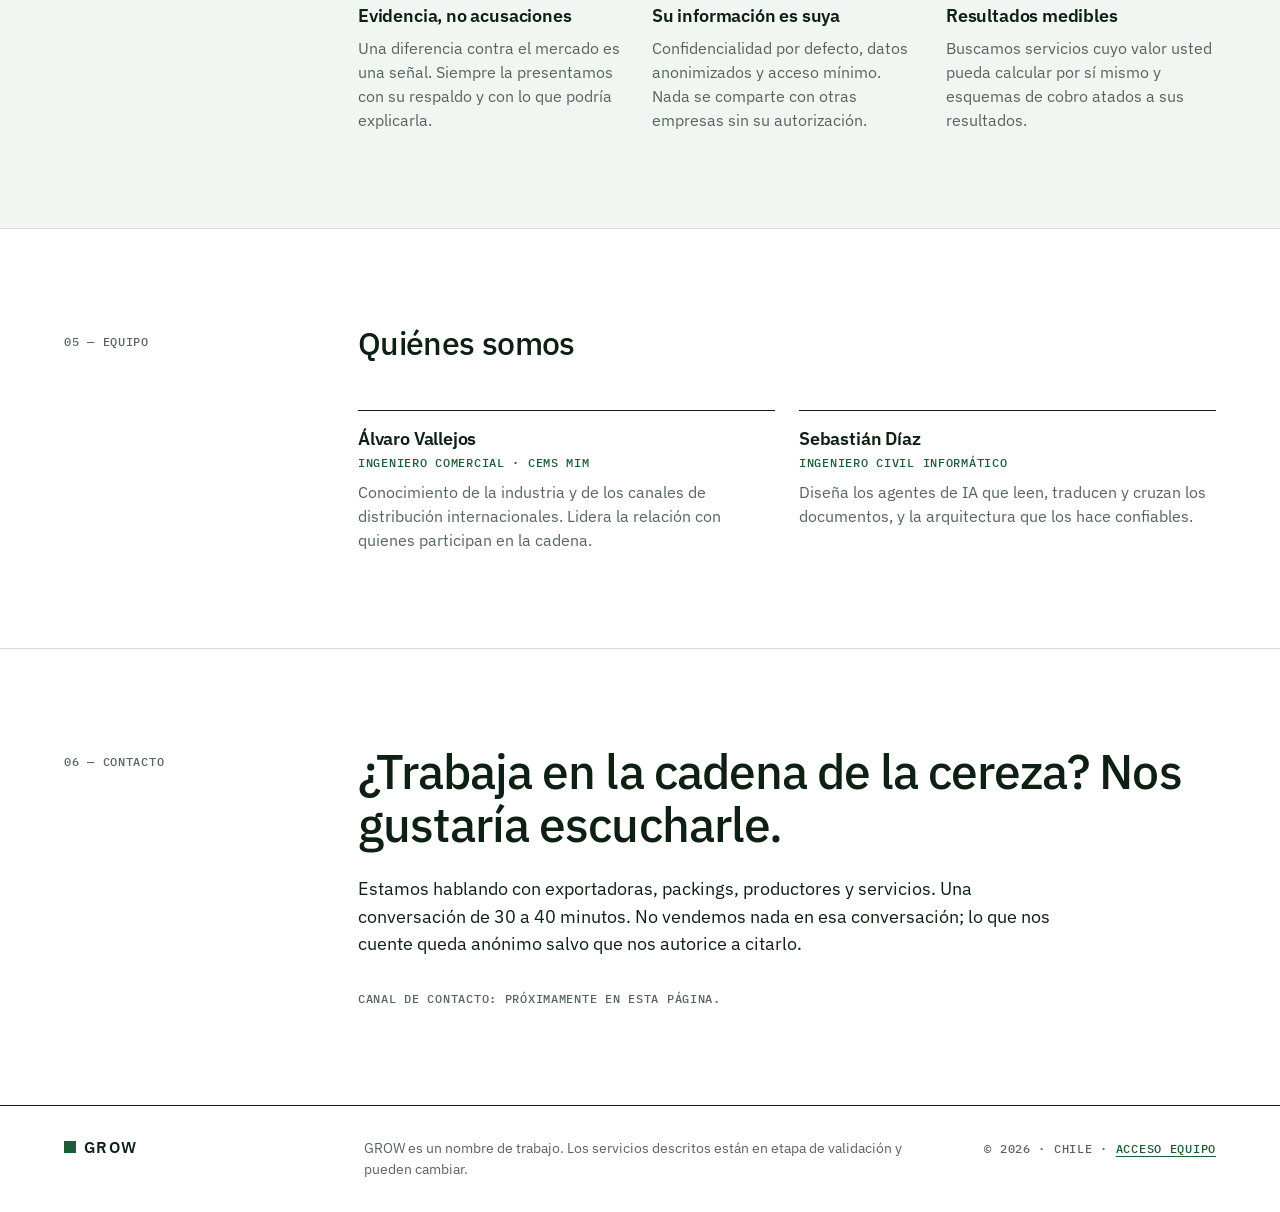
==== commit 8d5a5290: "Rediseño minimalista blanco y verde con sistema visual rígido Co-Authored-By: Claude Opus 5.5 <norep" ====
--- a/index.html
+++ b/index.html
@@ -8,207 +8,173 @@
   <meta property="og:title" content="GROW · Consultoría con IA para la cereza chilena">
   <meta property="og:description" content="Encontramos el valor que se pierde entre la cereza y su liquidación.">
   <meta property="og:type" content="website">
-  <meta name="theme-color" content="#14213D">
-  <link rel="icon" href="data:image/svg+xml,%3Csvg xmlns='http://www.w3.org/2000/svg' viewBox='0 0 32 32'%3E%3Crect width='32' height='32' rx='7' fill='%2314213D'/%3E%3Ccircle cx='12' cy='21' r='5' fill='%23B3123C'/%3E%3Ccircle cx='21' cy='20' r='4.5' fill='%23B3123C'/%3E%3Cpath d='M12 16c1-5 4-8 9-9M21 15.5c-1-4-1-6-0.5-8.5' stroke='%23E8E4DC' stroke-width='1.6' fill='none' stroke-linecap='round'/%3E%3C/svg%3E">
+  <meta name="theme-color" content="#FFFFFF">
+  <link rel="icon" href="data:image/svg+xml,%3Csvg xmlns='http://www.w3.org/2000/svg' viewBox='0 0 32 32'%3E%3Crect width='32' height='32' fill='%231D5C34'/%3E%3Crect x='8' y='18' width='4' height='6' fill='%23fff'/%3E%3Crect x='14' y='13' width='4' height='11' fill='%23fff'/%3E%3Crect x='20' y='8' width='4' height='16' fill='%23fff'/%3E%3C/svg%3E">
   <link rel="preconnect" href="https://fonts.googleapis.com">
   <link rel="preconnect" href="https://fonts.gstatic.com" crossorigin>
-  <link rel="stylesheet" href="https://fonts.googleapis.com/css2?family=Fraunces:opsz,wght@9..144,500;9..144,600;9..144,700&family=Inter:wght@400;500;600;700&display=swap">
+  <link rel="stylesheet" href="https://fonts.googleapis.com/css2?family=IBM+Plex+Mono:wght@400;500&family=IBM+Plex+Sans:wght@400;500;600&display=swap">
   <link rel="stylesheet" href="styles.css">
 </head>
 <body>
   <a class="skip" href="#contenido">Saltar al contenido</a>
 
-  <!-- Sprite de íconos -->
-  <svg width="0" height="0" style="position:absolute" aria-hidden="true">
-    <symbol id="i-doc" viewBox="0 0 24 24"><path d="M7 3h7l5 5v13H7z" fill="none" stroke="currentColor" stroke-width="1.7" stroke-linejoin="round"/><path d="M14 3v5h5M10 13h6M10 17h4" fill="none" stroke="currentColor" stroke-width="1.7" stroke-linecap="round"/></symbol>
-    <symbol id="i-rank" viewBox="0 0 24 24"><path d="M5 20V12M12 20V5M19 20v-5" fill="none" stroke="currentColor" stroke-width="2" stroke-linecap="round"/></symbol>
-    <symbol id="i-ship" viewBox="0 0 24 24"><path d="M3 15h18l-2.5 5h-13zM6 15V9h12v6M12 4v5" fill="none" stroke="currentColor" stroke-width="1.7" stroke-linejoin="round" stroke-linecap="round"/></symbol>
-    <symbol id="i-eye" viewBox="0 0 24 24"><path d="M2 12s3.6-7 10-7 10 7 10 7-3.6 7-10 7S2 12 2 12z" fill="none" stroke="currentColor" stroke-width="1.7"/><circle cx="12" cy="12" r="3" fill="none" stroke="currentColor" stroke-width="1.7"/></symbol>
-    <symbol id="i-lock" viewBox="0 0 24 24"><rect x="5" y="10" width="14" height="10" rx="2" fill="none" stroke="currentColor" stroke-width="1.7"/><path d="M8 10V7a4 4 0 0 1 8 0v3" fill="none" stroke="currentColor" stroke-width="1.7"/></symbol>
-    <symbol id="i-target" viewBox="0 0 24 24"><circle cx="12" cy="12" r="8" fill="none" stroke="currentColor" stroke-width="1.7"/><circle cx="12" cy="12" r="3.5" fill="none" stroke="currentColor" stroke-width="1.7"/><circle cx="12" cy="12" r=".9" fill="currentColor"/></symbol>
-    <symbol id="i-arrow" viewBox="0 0 24 24"><path d="M5 12h14M13 6l6 6-6 6" fill="none" stroke="currentColor" stroke-width="2" stroke-linecap="round" stroke-linejoin="round"/></symbol>
-    <symbol id="i-cherry" viewBox="0 0 32 32"><circle cx="12" cy="21" r="5" fill="currentColor"/><circle cx="21" cy="20" r="4.5" fill="currentColor"/><path d="M12 16c1-5 4-8 9-9M21 15.5c-1-4-1-6-.5-8.5" stroke="#E8E4DC" stroke-width="1.6" fill="none" stroke-linecap="round"/></symbol>
-  </svg>
-
-  <header class="top" id="top">
+  <header class="top">
     <div class="wrap bar">
-      <a class="brand" href="#top" aria-label="GROW, inicio">
-        <svg class="mark" aria-hidden="true"><use href="#i-cherry"/></svg>
-        <span>GROW</span>
-      </a>
-      <button class="menu-btn" id="menuBtn" aria-expanded="false" aria-controls="nav"><span></span><span></span><span class="sr">Menú</span></button>
+      <a class="brand" href="#" aria-label="GROW, inicio"><span class="sq" aria-hidden="true"></span>GROW</a>
+      <button class="menu-btn" id="menuBtn" aria-expanded="false" aria-controls="nav">Menú</button>
       <nav id="nav" aria-label="Principal">
-        <a href="#problema">El problema</a>
+        <a href="#problema">Problema</a>
         <a href="#servicios">Servicios</a>
-        <a href="#metodo">Cómo trabajamos</a>
+        <a href="#metodo">Método</a>
         <a href="#equipo">Equipo</a>
-        <a class="btn btn-small" href="#contacto">Conversemos</a>
+        <a class="btn" href="#contacto">Conversemos</a>
       </nav>
     </div>
   </header>
 
   <main id="contenido">
     <section class="hero">
-      <div class="hero-bg" aria-hidden="true"></div>
-      <div class="wrap hero-grid">
-        <div class="hero-copy">
-          <p class="pill"><span class="dot" aria-hidden="true"></span> Etapa de validación con la industria</p>
-          <h1>Encontramos el valor que se pierde entre la <em>cereza</em> y su liquidación.</h1>
-          <p class="lead">Ayudamos a exportadoras chilenas a entender qué pasa con su fruta y su dinero en China: revisamos liquidaciones, las comparamos con el mercado y mostramos, con evidencia, dónde hay valor por recuperar.</p>
+      <div class="wrap">
+        <div class="hero-meta">
+          <span class="mono">Consultoría con IA · Cereza chilena de exportación</span>
+          <span class="mono green">Estado: validación con la industria</span>
+        </div>
+        <h1>Encontramos el valor que se pierde entre la cereza y su liquidación.</h1>
+        <div class="hero-foot">
+          <p class="lead">Ayudamos a exportadoras chilenas a entender qué pasa con su fruta y su dinero en China. Revisamos liquidaciones, las comparamos con el mercado y mostramos, con evidencia, dónde hay valor por recuperar.</p>
           <div class="actions">
-            <a class="btn" href="#contacto">Conversemos <svg class="ic" aria-hidden="true"><use href="#i-arrow"/></svg></a>
-            <a class="btn btn-ghost" href="#servicios">Ver lo que estamos construyendo</a>
+            <a class="btn" href="#contacto">Conversemos</a>
+            <a class="btn btn-line" href="#servicios">Ver servicios</a>
           </div>
-          <p class="eyebrow">Consultoría con IA · Cereza chilena de exportación</p>
         </div>
 
-        <figure class="hero-fig" aria-label="Esquema: la fruta viaja de Chile a China en semanas y el dinero vuelve después">
-          <svg viewBox="0 0 520 340" role="img" aria-labelledby="figt figd">
-            <title id="figt">La fruta avanza rápido; el dinero vuelve tarde</title>
-            <desc id="figd">Una línea continua lleva la fruta de Chile a China. Una línea punteada devuelve las liquidaciones semanas después.</desc>
-            <defs>
-              <linearGradient id="gcard" x1="0" y1="0" x2="0" y2="1"><stop offset="0" stop-color="#ffffff" stop-opacity=".10"/><stop offset="1" stop-color="#ffffff" stop-opacity=".03"/></linearGradient>
-            </defs>
-            <rect x="8" y="40" width="160" height="250" rx="18" fill="url(#gcard)" stroke="rgba(255,255,255,.18)"/>
-            <rect x="352" y="40" width="160" height="250" rx="18" fill="url(#gcard)" stroke="rgba(255,255,255,.18)"/>
-            <text x="88" y="76" text-anchor="middle" class="fl">CHILE</text>
-            <text x="432" y="76" text-anchor="middle" class="fl">CHINA</text>
-            <g class="nodes">
-              <rect x="28" y="100" width="120" height="34" rx="9"/><text x="88" y="122" text-anchor="middle" class="ft">Productor</text>
-              <rect x="28" y="144" width="120" height="34" rx="9"/><text x="88" y="166" text-anchor="middle" class="ft">Packing</text>
-              <rect x="28" y="188" width="120" height="34" rx="9"/><text x="88" y="210" text-anchor="middle" class="ft">Exportadora</text>
-              <rect x="372" y="100" width="120" height="34" rx="9"/><text x="432" y="122" text-anchor="middle" class="ft">Recibidor</text>
-              <rect x="372" y="144" width="120" height="34" rx="9"/><text x="432" y="166" text-anchor="middle" class="ft">Mayorista</text>
-              <rect x="372" y="188" width="120" height="34" rx="9"/><text x="432" y="210" text-anchor="middle" class="ft">Consumidor</text>
-            </g>
-            <path id="pFruit" d="M172 117 C 240 80, 290 80, 348 117" stroke="#E8E4DC" stroke-width="2.5" fill="none"/>
-            <path d="M339 109 l10 8 -12 4" stroke="#E8E4DC" stroke-width="2.5" fill="none" stroke-linecap="round" stroke-linejoin="round"/>
-            <text x="260" y="70" text-anchor="middle" class="fn">Fruta · semanas</text>
-            <circle r="6" fill="#E8476C" class="travel"><animateMotion dur="3.2s" repeatCount="indefinite"><mpath href="#pFruit"/></animateMotion></circle>
-            <path id="pMoney" d="M348 240 C 290 285, 230 285, 172 240" stroke="#E86A8A" stroke-width="2.5" stroke-dasharray="6 7" fill="none" class="dash"/>
-            <path d="M182 236 l-10 4 6 10" stroke="#E86A8A" stroke-width="2.5" fill="none" stroke-linecap="round" stroke-linejoin="round"/>
-            <text x="260" y="312" text-anchor="middle" class="fn pink">Liquidaciones · semanas después</text>
-          </svg>
-          <figcaption class="chip"><svg class="ic" aria-hidden="true"><use href="#i-eye"/></svg> Ahí, en el regreso, es donde miramos.</figcaption>
+        <figure class="track" aria-labelledby="trackCap">
+          <ol>
+            <li><span class="mono">01 · Chile</span><strong>Cosecha y packing</strong></li>
+            <li><span class="mono">02 · Chile</span><strong>Embarque</strong></li>
+            <li><span class="mono">03 · China</span><strong>Arribo</strong></li>
+            <li class="hl"><span class="mono">04 · China</span><strong>Venta del recibidor</strong></li>
+            <li class="hl"><span class="mono">05 · Chile</span><strong>Liquidación</strong></li>
+          </ol>
+          <figcaption id="trackCap"><span class="mono green">Tramo que revisamos</span> Lo que se vendió en destino, contra lo que se liquidó en Chile. La fruta llega en semanas; la información y el dinero, bastante después.</figcaption>
         </figure>
-      </div>
-
-      <div class="wrap audience" aria-label="Para quién">
-        <span>Pensado para</span>
-        <ul>
-          <li>Exportadoras</li><li>Packings</li><li>Productores</li><li>Gerencias comerciales y de finanzas</li>
-        </ul>
       </div>
     </section>
 
     <section id="problema" class="sec">
-      <div class="wrap">
-        <p class="kicker">El problema</p>
-        <h2>La fruta llega en semanas. <span class="muted-h">El dinero, bastante después.</span></h2>
-        <div class="two">
-          <p class="big">Gran parte de la cereza se vende en consignación: se embarca sin precio fijo y el recibidor en China informa después a cuánto vendió y cuánto descontó. Esa información vuelve tarde, en planillas, PDFs e informes en distintos idiomas, y es difícil de verificar.</p>
-          <ul class="ticks">
-            <li><strong>Liquidaciones difíciles de auditar.</strong> Formatos distintos, descuentos y castigos por condición, a veces en chino.</li>
-            <li><strong>Decisiones comerciales con información incompleta.</strong> Qué calibre y formato mandar, cuándo y a quién.</li>
-            <li><strong>Reclamar tiene un costo.</strong> Cuidar la relación con el recibidor importa tanto como el monto.</li>
-          </ul>
+      <div class="wrap grid">
+        <p class="label mono">01 — Problema</p>
+        <div class="body">
+          <h2>La fruta llega en semanas. El dinero, bastante después.</h2>
+          <p class="text">Gran parte de la cereza se vende en consignación: se embarca sin precio fijo y el recibidor en China informa después a cuánto vendió y cuánto descontó. Esa información vuelve tarde, en planillas, PDFs e informes en distintos idiomas, y es difícil de verificar.</p>
+          <dl class="rows">
+            <div><dt>Liquidaciones difíciles de auditar</dt><dd>Formatos distintos, descuentos y castigos por condición, a veces en chino.</dd></div>
+            <div><dt>Decisiones con información incompleta</dt><dd>Qué calibre y formato mandar, cuándo y a quién.</dd></div>
+            <div><dt>Reclamar tiene un costo</dt><dd>Cuidar la relación con el recibidor importa tanto como el monto.</dd></div>
+          </dl>
+          <p class="note">Son hipótesis que estamos contrastando con personas de la industria.</p>
         </div>
-        <p class="note">Son hipótesis que estamos contrastando con personas de la industria.</p>
       </div>
     </section>
 
-    <section id="servicios" class="sec sand">
-      <div class="wrap">
-        <p class="kicker">Servicios en exploración</p>
-        <h2>Lo que estamos construyendo</h2>
-        <p class="sub">Cada servicio está en etapa de validación. Los afinamos junto a quienes viven el problema; su alcance puede cambiar.</p>
-        <div class="cards">
-          <article class="card featured">
-            <div class="card-top"><span class="icon"><svg aria-hidden="true"><use href="#i-doc"/></svg></span><span class="tag">En validación · primero</span></div>
-            <h3>Cuadre de liquidaciones</h3>
-            <p>Revisamos cada liquidación en consignación, la comparamos con el contrato y con el precio de mercado de esa semana, y mostramos con evidencia las diferencias que vale la pena revisar.</p>
-            <p class="meta">Pensado para atar nuestro cobro a lo que usted efectivamente recupere.</p>
-          </article>
-          <article class="card">
-            <div class="card-top"><span class="icon"><svg aria-hidden="true"><use href="#i-rank"/></svg></span><span class="tag">En validación</span></div>
-            <h3>Ranking de recibidores</h3>
-            <p>Comparamos el desempeño de sus recibidores e intermediarios a lo largo de las temporadas, con precio efectivo, descuentos y castigos por condición, para decidir con quién trabajar y cómo repartir la fruta.</p>
-            <p class="meta">Se apoya en el historial que genera el cuadre de liquidaciones.</p>
-          </article>
-          <article class="card">
-            <div class="card-top"><span class="icon"><svg aria-hidden="true"><use href="#i-ship"/></svg></span><span class="tag">En validación · más adelante</span></div>
-            <h3>Centinela de embarque</h3>
-            <p>Concilia de forma continua los documentos entre campo, packing, SAG y naviera, y alerta de inconsistencias que podrían terminar en castigos o retrasos en destino.</p>
-            <p class="meta">Requiere integración con varias partes de la cadena.</p>
-          </article>
+    <section id="servicios" class="sec">
+      <div class="wrap grid">
+        <p class="label mono">02 — Servicios</p>
+        <div class="body">
+          <h2>Lo que estamos construyendo</h2>
+          <p class="text">Cada servicio está en etapa de validación. Los afinamos junto a quienes viven el problema; su alcance puede cambiar.</p>
+          <ol class="services">
+            <li>
+              <span class="mono idx">A</span>
+              <div>
+                <h3>Cuadre de liquidaciones</h3>
+                <p>Revisamos cada liquidación en consignación, la comparamos con el contrato y con el precio de mercado de esa semana, y mostramos con evidencia las diferencias que vale la pena revisar.</p>
+                <p class="meta">Pensado para atar nuestro cobro a lo que usted efectivamente recupere.</p>
+              </div>
+              <span class="mono green status">En validación · primero</span>
+            </li>
+            <li>
+              <span class="mono idx">B</span>
+              <div>
+                <h3>Ranking de recibidores</h3>
+                <p>Comparamos el desempeño de sus recibidores e intermediarios a lo largo de las temporadas, con precio efectivo, descuentos y castigos por condición, para decidir con quién trabajar y cómo repartir la fruta.</p>
+                <p class="meta">Se apoya en el historial que genera el cuadre de liquidaciones.</p>
+              </div>
+              <span class="mono green status">En validación</span>
+            </li>
+            <li>
+              <span class="mono idx">C</span>
+              <div>
+                <h3>Centinela de embarque</h3>
+                <p>Concilia de forma continua los documentos entre campo, packing, SAG y naviera, y alerta de inconsistencias que podrían terminar en castigos o retrasos en destino.</p>
+                <p class="meta">Requiere integración con varias partes de la cadena.</p>
+              </div>
+              <span class="mono green status">En validación · más adelante</span>
+            </li>
+          </ol>
         </div>
       </div>
     </section>
 
     <section id="metodo" class="sec">
-      <div class="wrap">
-        <p class="kicker">Método</p>
-        <h2>Cómo trabajamos</h2>
-        <ol class="steps">
-          <li><h3>Entendemos su operación</h3><p>Una conversación y un mapa de su cadena: quién hace qué, con qué documentos y cuándo vuelve el dinero.</p></li>
-          <li><h3>Acordamos una línea base</h3><p>Qué se considera normal y cómo se va a medir, antes de tocar ningún dato.</p></li>
-          <li><h3>Leemos y cruzamos</h3><p>Usamos IA para extraer datos de documentos desordenados, incluso en chino, y compararlos con el contrato y el mercado. Siempre con revisión humana.</p></li>
-          <li><h3>Mostramos evidencia</h3><p>Cada diferencia llega como una señal a investigar, con sus posibles explicaciones legítimas. No acusamos.</p></li>
-          <li><h3>Acompañamos la decisión</h3><p>Usted decide si reclama. Le ayudamos a hacerlo sin dañar la relación comercial.</p></li>
-        </ol>
+      <div class="wrap grid">
+        <p class="label mono">03 — Método</p>
+        <div class="body">
+          <h2>Cómo trabajamos</h2>
+          <ol class="steps">
+            <li><span class="mono green">Paso 01</span><h3>Entendemos su operación</h3><p>Una conversación y un mapa de su cadena: quién hace qué, con qué documentos y cuándo vuelve el dinero.</p></li>
+            <li><span class="mono green">Paso 02</span><h3>Acordamos una línea base</h3><p>Qué se considera normal y cómo se va a medir, antes de tocar ningún dato.</p></li>
+            <li><span class="mono green">Paso 03</span><h3>Leemos y cruzamos</h3><p>Usamos IA para extraer datos de documentos desordenados, incluso en chino, y compararlos con el contrato y el mercado. Siempre con revisión humana.</p></li>
+            <li><span class="mono green">Paso 04</span><h3>Mostramos evidencia</h3><p>Cada diferencia llega como una señal a investigar, con sus posibles explicaciones legítimas. No acusamos.</p></li>
+            <li><span class="mono green">Paso 05</span><h3>Acompañamos la decisión</h3><p>Usted decide si reclama. Le ayudamos a hacerlo sin dañar la relación comercial.</p></li>
+          </ol>
+        </div>
       </div>
     </section>
 
-    <section class="sec navy">
-      <div class="wrap">
-        <p class="kicker light">Principios</p>
-        <h2>Lo que nos importa</h2>
-        <div class="cards three">
-          <div class="mini"><span class="icon"><svg aria-hidden="true"><use href="#i-eye"/></svg></span><h3>Evidencia, no acusaciones</h3><p>Una diferencia contra el mercado es una señal. Siempre la presentamos con su respaldo y con lo que podría explicarla.</p></div>
-          <div class="mini"><span class="icon"><svg aria-hidden="true"><use href="#i-lock"/></svg></span><h3>Su información es suya</h3><p>Confidencialidad por defecto, datos anonimizados y acceso mínimo. Nada se comparte con otras empresas sin su autorización.</p></div>
-          <div class="mini"><span class="icon"><svg aria-hidden="true"><use href="#i-target"/></svg></span><h3>Resultados medibles</h3><p>Buscamos servicios cuyo valor usted pueda calcular por sí mismo y esquemas de cobro atados a sus resultados.</p></div>
+    <section class="sec tint">
+      <div class="wrap grid">
+        <p class="label mono">04 — Principios</p>
+        <div class="body">
+          <h2>Lo que nos importa</h2>
+          <div class="cols3">
+            <div><h3>Evidencia, no acusaciones</h3><p>Una diferencia contra el mercado es una señal. Siempre la presentamos con su respaldo y con lo que podría explicarla.</p></div>
+            <div><h3>Su información es suya</h3><p>Confidencialidad por defecto, datos anonimizados y acceso mínimo. Nada se comparte con otras empresas sin su autorización.</p></div>
+            <div><h3>Resultados medibles</h3><p>Buscamos servicios cuyo valor usted pueda calcular por sí mismo y esquemas de cobro atados a sus resultados.</p></div>
+          </div>
         </div>
       </div>
     </section>
 
     <section id="equipo" class="sec">
-      <div class="wrap">
-        <p class="kicker">Equipo</p>
-        <h2>Quiénes somos</h2>
-        <div class="team">
-          <article class="person">
-            <div class="avatar" aria-hidden="true">AV</div>
+      <div class="wrap grid">
+        <p class="label mono">05 — Equipo</p>
+        <div class="body">
+          <h2>Quiénes somos</h2>
+          <div class="cols2">
             <div>
               <h3>Álvaro Vallejos</h3>
-              <p class="role">Ingeniero Comercial · CEMS MIM</p>
+              <p class="mono role">Ingeniero Comercial · CEMS MIM</p>
               <p>Conocimiento de la industria y de los canales de distribución internacionales. Lidera la relación con quienes participan en la cadena.</p>
             </div>
-          </article>
-          <article class="person">
-            <div class="avatar alt" aria-hidden="true">SD</div>
             <div>
               <h3>Sebastián Díaz</h3>
-              <p class="role">Ingeniero Civil Informático</p>
+              <p class="mono role">Ingeniero Civil Informático</p>
               <p>Diseña los agentes de IA que leen, traducen y cruzan los documentos, y la arquitectura que los hace confiables.</p>
             </div>
-          </article>
+          </div>
         </div>
       </div>
     </section>
 
-    <section id="contacto" class="sec cta-sec">
-      <div class="wrap">
-        <div class="cta">
-          <div>
-            <p class="kicker light">Conversemos</p>
-            <h2>¿Trabaja en la cadena de la cereza? Nos gustaría escucharle.</h2>
-            <p>Estamos hablando con exportadoras, packings, productores y servicios. Una conversación de 30 a 40 minutos.</p>
-            <p class="soft">No vendemos nada en esa conversación. Lo que nos cuente queda anónimo salvo que nos autorice a citarlo.</p>
-          </div>
-          <div class="contact-box">
-            <a class="btn btn-light" id="contactBtn" href="#contacto" hidden>Escríbanos <svg class="ic" aria-hidden="true"><use href="#i-arrow"/></svg></a>
-            <p id="contactFallback">Pronto habilitaremos un canal de contacto en esta página.</p>
-          </div>
+    <section id="contacto" class="sec">
+      <div class="wrap grid">
+        <p class="label mono">06 — Contacto</p>
+        <div class="body">
+          <h2 class="big">¿Trabaja en la cadena de la cereza? Nos gustaría escucharle.</h2>
+          <p class="text">Estamos hablando con exportadoras, packings, productores y servicios. Una conversación de 30 a 40 minutos. No vendemos nada en esa conversación; lo que nos cuente queda anónimo salvo que nos autorice a citarlo.</p>
+          <a class="btn" id="contactBtn" href="#contacto" hidden>Escríbanos</a>
+          <p class="mono muted" id="contactFallback">Canal de contacto: próximamente en esta página.</p>
         </div>
       </div>
     </section>
@@ -216,12 +182,9 @@
 
   <footer class="foot">
     <div class="wrap foot-grid">
-      <div class="brand foot-brand">
-        <svg class="mark" aria-hidden="true"><use href="#i-cherry"/></svg>
-        <span>GROW</span>
-      </div>
-      <p><strong>GROW</strong> es un nombre de trabajo. Los servicios descritos están en etapa de validación y pueden cambiar.</p>
-      <p class="foot-right">© <span id="year">2026</span> GROW · Chile · <a href="intranet/" rel="nofollow">Acceso equipo</a></p>
+      <span class="brand"><span class="sq" aria-hidden="true"></span>GROW</span>
+      <p>GROW es un nombre de trabajo. Los servicios descritos están en etapa de validación y pueden cambiar.</p>
+      <p class="mono">© <span id="year">2026</span> · Chile · <a href="intranet/" rel="nofollow">Acceso equipo</a></p>
     </div>
   </footer>
 
--- a/styles.css
+++ b/styles.css
@@ -1,192 +1,139 @@
+/* Sistema visual: ver README.md. No agregar valores fuera de estos tokens. */
 :root{
-  --navy:#14213D; --navy-2:#1d2d52; --navy-3:#0d1730; --cherry:#B3123C; --cherry-d:#8f0e30; --cherry-l:#E8476C; --pink:#E86A8A;
-  --sand:#E8E4DC; --sand-l:#F6F3EE; --line:#e3ddd2; --white:#fff; --ink:#151c2e; --muted:#5a6275;
-  --radius:18px; --wrap:1140px;
-  --serif:"Fraunces",Georgia,"Times New Roman",serif;
-  --sans:"Inter",system-ui,-apple-system,"Segoe UI",Roboto,Arial,sans-serif;
-  --shadow:0 1px 2px rgba(20,33,61,.05),0 10px 30px -12px rgba(20,33,61,.18);
+  --paper:#FFFFFF; --ink:#0E1F14; --green:#1D5C34; --green-d:#144426;
+  --muted:#56655B; --rule:#D5DDD7; --tint:#F2F6F3;
+  --sans:"IBM Plex Sans",system-ui,-apple-system,"Segoe UI",Roboto,Arial,sans-serif;
+  --mono:"IBM Plex Mono",ui-monospace,"SFMono-Regular",Menlo,Consolas,monospace;
+  --wrap:1200px; --gut:24px;
 }
 *{box-sizing:border-box}
 [hidden]{display:none!important}
-html{scroll-behavior:smooth;scroll-padding-top:80px}
-body{margin:0;font-family:var(--sans);color:var(--ink);background:var(--white);line-height:1.65;font-size:17px;-webkit-font-smoothing:antialiased;overflow-x:hidden}
-img,svg{max-width:100%}
-a{color:inherit}
-.wrap{max-width:var(--wrap);margin:0 auto;padding:0 24px}
-.sr{position:absolute;width:1px;height:1px;overflow:hidden;clip:rect(0 0 0 0)}
-.skip{position:absolute;left:-999px;top:8px;background:var(--white);padding:8px 12px;border-radius:8px;z-index:99}
+html{scroll-padding-top:64px}
+body{margin:0;background:var(--paper);color:var(--ink);font:400 16px/1.5 var(--sans);-webkit-font-smoothing:antialiased}
+a{color:var(--green);text-underline-offset:3px}
+a:hover{color:var(--green-d)}
+p{margin:0}
+:focus-visible{outline:2px solid var(--green);outline-offset:2px}
+.skip{position:absolute;left:-999px;top:8px;background:var(--paper);padding:8px 16px;z-index:9}
 .skip:focus{left:8px}
-:focus-visible{outline:3px solid #f2b705;outline-offset:3px;border-radius:6px}
-.ic{width:18px;height:18px;flex:none}
+.wrap{max-width:var(--wrap);margin:0 auto;padding:0 var(--gut)}
 
-/* header */
-.top{position:fixed;top:0;left:0;right:0;z-index:20;color:var(--white);transition:background .3s,box-shadow .3s,border-color .3s;border-bottom:1px solid transparent}
-.top.scrolled{background:rgba(13,23,48,.86);backdrop-filter:saturate(160%) blur(12px);-webkit-backdrop-filter:saturate(160%) blur(12px);border-color:rgba(255,255,255,.08)}
-.bar{display:flex;align-items:center;justify-content:space-between;min-height:72px;gap:16px}
-.brand{display:flex;align-items:center;gap:10px;text-decoration:none;font-weight:700;letter-spacing:.18em;color:var(--white);font-size:.95rem}
-.brand .mark{width:34px;height:34px;color:var(--cherry-l);background:rgba(255,255,255,.08);border:1px solid rgba(255,255,255,.14);border-radius:10px;padding:4px}
-nav{display:flex;align-items:center;gap:28px}
-nav a{text-decoration:none;font-size:.93rem;color:rgba(255,255,255,.82);transition:color .15s}
-nav a:not(.btn):hover{color:var(--white)}
-.menu-btn{display:none;background:rgba(255,255,255,.06);border:1px solid rgba(255,255,255,.25);border-radius:10px;width:44px;height:40px;cursor:pointer;position:relative}
-.menu-btn span:not(.sr){position:absolute;left:12px;right:12px;height:2px;background:#fff;border-radius:2px;transition:transform .2s}
-.menu-btn span:nth-child(1){top:15px}.menu-btn span:nth-child(2){top:23px}
-.menu-btn[aria-expanded="true"] span:nth-child(1){transform:translateY(4px) rotate(45deg)}
-.menu-btn[aria-expanded="true"] span:nth-child(2){transform:translateY(-4px) rotate(-45deg)}
+/* tipografía */
+h1,h2,h3{margin:0;font-weight:500;letter-spacing:-.02em;color:var(--ink)}
+h1{font-size:64px;line-height:1.05;max-width:16em}
+h2{font-size:32px;line-height:1.15;max-width:22em}
+h2.big{font-size:48px;line-height:1.1}
+h3{font-size:18px;line-height:1.3;font-weight:600;letter-spacing:-.01em}
+.mono{font:500 12px/1.5 var(--mono);letter-spacing:.06em;text-transform:uppercase;color:var(--muted)}
+.green{color:var(--green)}
+.muted{color:var(--muted)}
 
-/* buttons */
-.btn{display:inline-flex;align-items:center;gap:10px;background:var(--cherry);color:var(--white);padding:14px 26px;border-radius:999px;text-decoration:none;font-weight:600;font-size:.98rem;border:1px solid var(--cherry);transition:background .2s,transform .2s,box-shadow .2s;box-shadow:0 10px 24px -10px rgba(179,18,60,.7)}
-.btn:hover{background:var(--cherry-d);border-color:var(--cherry-d);transform:translateY(-2px)}
-.btn:hover .ic{transform:translateX(3px)}
-.btn .ic{transition:transform .2s}
-nav .btn-small{padding:9px 20px;font-size:.9rem;color:#fff;box-shadow:none}
-.btn-ghost{background:rgba(255,255,255,.04);border-color:rgba(255,255,255,.3);box-shadow:none}
-.btn-ghost:hover{background:rgba(255,255,255,.12);border-color:rgba(255,255,255,.7)}
-.btn-light{background:#fff;color:var(--cherry-d);border-color:#fff}
-.btn-light:hover{background:var(--sand);border-color:var(--sand)}
+/* botones */
+.btn{display:inline-block;background:var(--green);color:var(--paper);border:1px solid var(--green);padding:12px 24px;font:500 14px/1.5 var(--sans);text-decoration:none}
+.btn:hover{background:var(--green-d);border-color:var(--green-d);color:var(--paper)}
+.btn-line{background:transparent;color:var(--ink);border-color:var(--ink)}
+.btn-line:hover{background:var(--ink);border-color:var(--ink);color:var(--paper)}
+
+/* cabecera */
+.top{position:sticky;top:0;z-index:5;background:var(--paper);border-bottom:1px solid var(--rule)}
+.bar{display:flex;align-items:center;justify-content:space-between;height:64px}
+.brand{display:inline-flex;align-items:center;gap:8px;font:600 16px/1 var(--sans);letter-spacing:.08em;color:var(--ink);text-decoration:none}
+.brand:hover{color:var(--ink)}
+.sq{width:12px;height:12px;background:var(--green)}
+nav{display:flex;align-items:center;gap:32px}
+nav a:not(.btn){color:var(--ink);text-decoration:none;font-size:14px}
+nav a:not(.btn):hover{color:var(--green);text-decoration:underline}
+nav .btn{padding:8px 16px}
+.menu-btn{display:none;background:var(--paper);border:1px solid var(--ink);padding:8px 16px;font:500 12px/1.5 var(--mono);letter-spacing:.06em;text-transform:uppercase;color:var(--ink);cursor:pointer}
 
 /* hero */
-.hero{position:relative;background:var(--navy-3);color:var(--white);padding:150px 0 0;overflow:hidden;isolation:isolate}
-.hero-bg{position:absolute;inset:0;z-index:-1;
-  background:
-    radial-gradient(700px 420px at 85% 10%,rgba(179,18,60,.38),transparent 65%),
-    radial-gradient(800px 500px at 10% 0%,rgba(52,78,140,.55),transparent 60%),
-    linear-gradient(180deg,var(--navy) 0%,var(--navy-3) 100%)}
-.hero-bg::after{content:"";position:absolute;inset:0;background-image:linear-gradient(rgba(255,255,255,.035) 1px,transparent 1px),linear-gradient(90deg,rgba(255,255,255,.035) 1px,transparent 1px);background-size:56px 56px;-webkit-mask-image:radial-gradient(ellipse at 50% 30%,#000 30%,transparent 75%);mask-image:radial-gradient(ellipse at 50% 30%,#000 30%,transparent 75%)}
-.hero-grid{display:grid;grid-template-columns:1.1fr .9fr;gap:56px;align-items:center;padding-bottom:72px}
-.pill{display:inline-flex;align-items:center;gap:10px;margin:0 0 28px;padding:7px 14px 7px 12px;border-radius:999px;background:rgba(255,255,255,.07);border:1px solid rgba(255,255,255,.14);font-size:.86rem;color:#dfe4f0}
-.dot{width:8px;height:8px;border-radius:50%;background:#f2b705;box-shadow:0 0 0 4px rgba(242,183,5,.18);animation:pulse 2.4s ease-in-out infinite}
-@keyframes pulse{50%{box-shadow:0 0 0 7px rgba(242,183,5,0)}}
-h1,h2,h3{font-family:var(--serif);line-height:1.12;margin:0 0 .5em;font-weight:600;letter-spacing:-.015em}
-h1{font-size:clamp(2.3rem,5.2vw,3.9rem);font-weight:600}
-h1 em{font-style:italic;color:var(--pink);font-weight:500}
-h2{font-size:clamp(1.8rem,3.4vw,2.7rem);max-width:22em}
-h3{font-size:1.25rem}
-.muted-h{color:var(--muted);font-style:italic;font-weight:500}
-.lead{font-size:1.15rem;color:#ccd3e4;max-width:33em;margin:0}
-.actions{display:flex;flex-wrap:wrap;gap:14px;margin:36px 0 34px}
-.eyebrow{font-size:.78rem;letter-spacing:.16em;text-transform:uppercase;color:#8f9bbb;margin:0;font-weight:600}
-.hero-fig{margin:0;position:relative;background:linear-gradient(160deg,rgba(255,255,255,.08),rgba(255,255,255,.02));border:1px solid rgba(255,255,255,.12);border-radius:24px;padding:20px 18px 18px;box-shadow:0 40px 80px -30px rgba(0,0,0,.6)}
-.hero-fig svg{width:100%;height:auto;display:block}
-.hero-fig .fl{fill:#93a0c2;font:600 11px var(--sans);letter-spacing:.22em}
-.hero-fig .ft{fill:#fff;font:500 14px var(--sans)}
-.hero-fig .fn{fill:#E8E4DC;font:600 12.5px var(--sans)}
-.hero-fig .fn.pink{fill:var(--pink)}
-.hero-fig .nodes rect{fill:rgba(255,255,255,.06);stroke:rgba(255,255,255,.12)}
-.hero-fig .dash{animation:dash 1.6s linear infinite}
-@keyframes dash{to{stroke-dashoffset:-26}}
-.chip{position:absolute;left:-22px;bottom:-18px;display:flex;align-items:center;gap:8px;background:#fff;color:var(--ink);font-size:.86rem;font-weight:600;padding:10px 16px;border-radius:999px;box-shadow:0 14px 30px -10px rgba(0,0,0,.45)}
-.hero-fig .chip .ic{width:18px;height:18px;color:var(--cherry)}
-.audience{display:flex;align-items:center;gap:22px;flex-wrap:wrap;border-top:1px solid rgba(255,255,255,.1);padding-top:26px;padding-bottom:30px;font-size:.88rem;color:#8f9bbb}
-.audience>span{text-transform:uppercase;letter-spacing:.16em;font-size:.74rem;font-weight:600}
-.audience ul{list-style:none;margin:0;padding:0;display:flex;flex-wrap:wrap;gap:10px}
-.audience li{padding:6px 14px;border:1px solid rgba(255,255,255,.14);border-radius:999px;color:#d6dbe8}
+.hero{padding:96px 0 0}
+.hero-meta{display:flex;justify-content:space-between;gap:16px;flex-wrap:wrap;margin-bottom:48px}
+.hero-foot{display:grid;grid-template-columns:repeat(12,1fr);column-gap:var(--gut);margin-top:48px;align-items:end}
+.lead{grid-column:1/8;font-size:18px;line-height:1.55;color:var(--ink)}
+.actions{grid-column:9/13;display:flex;gap:16px;justify-content:flex-end;flex-wrap:wrap}
 
-/* sections */
-.sec{padding:110px 0}
-.sec.sand{background:var(--sand-l)}
-.sec.navy{background:var(--navy);color:var(--white);position:relative;overflow:hidden}
-.sec.navy::before{content:"";position:absolute;width:600px;height:600px;right:-200px;top:-260px;background:radial-gradient(circle,rgba(179,18,60,.35),transparent 65%)}
-.sec.navy .wrap{position:relative}
-.kicker{display:inline-flex;align-items:center;gap:10px;font-size:.78rem;letter-spacing:.16em;text-transform:uppercase;color:var(--cherry);font-weight:700;margin:0 0 16px}
-.kicker::before{content:"";width:22px;height:2px;background:currentColor;border-radius:2px}
-.kicker.light{color:var(--pink)}
-.two{display:grid;grid-template-columns:1.05fr .95fr;gap:64px;align-items:start;margin-top:28px}
-.big{font-size:1.2rem;color:#2c3449;margin:0}
-.ticks{list-style:none;margin:0;padding:0;display:grid;gap:14px}
-.ticks li{padding:18px 20px 18px 58px;position:relative;background:var(--sand-l);border:1px solid var(--line);border-radius:14px}
-.ticks li::before{content:"";position:absolute;left:20px;top:21px;width:22px;height:22px;border-radius:50%;background:var(--cherry)}
-.ticks li::after{content:"";position:absolute;left:28px;top:25px;width:6px;height:11px;border:solid #fff;border-width:0 2px 2px 0;transform:rotate(45deg)}
-.note{color:var(--muted);font-size:.9rem;margin-top:30px;font-style:italic}
-.sub{color:var(--muted);max-width:40em;margin:0 0 44px;font-size:1.05rem}
+/* diagrama del recorrido */
+.track{margin:96px 0 0;padding:0 0 96px}
+.track ol{list-style:none;margin:0;padding:0;display:grid;grid-template-columns:repeat(5,1fr)}
+.track li{border-top:2px solid var(--ink);padding:16px 16px 0 0;display:flex;flex-direction:column;gap:8px;position:relative}
+.track li::before{content:"";position:absolute;left:0;top:-7px;width:12px;height:12px;background:var(--paper);border:2px solid var(--ink)}
+.track li.hl{border-top:8px solid var(--green);margin-top:-6px}
+.track li.hl::before{border-color:var(--green);background:var(--green);top:-10px}
+.track li.hl .mono{color:var(--green)}
+.track strong{font-weight:500;font-size:16px}
+.track figcaption{margin-left:60%;margin-top:32px;padding-top:16px;border-top:1px solid var(--rule);font-size:14px;color:var(--muted);display:flex;flex-direction:column;gap:8px}
 
-/* cards */
-.cards{display:grid;grid-template-columns:repeat(3,1fr);gap:22px}
-.card{background:var(--white);border:1px solid var(--line);border-radius:var(--radius);padding:30px;display:flex;flex-direction:column;gap:6px;box-shadow:var(--shadow);transition:transform .25s,box-shadow .25s,border-color .25s}
-.card:hover{transform:translateY(-4px);box-shadow:0 2px 4px rgba(20,33,61,.05),0 24px 48px -18px rgba(20,33,61,.3);border-color:#d4ccbd}
-.card.featured{background:linear-gradient(180deg,#fff 0%,#fff 60%,#fdf2f5 100%);border-color:#efc6d1}
-.card-top{display:flex;align-items:center;justify-content:space-between;gap:10px;margin-bottom:14px}
-.icon{display:grid;place-items:center;width:48px;height:48px;border-radius:14px;background:#fbeaee;color:var(--cherry)}
-.icon svg{width:24px;height:24px}
-.card p{margin:0 0 14px;color:#3a4256}
-.card .meta{color:var(--muted);font-size:.9rem;margin-top:auto;padding-top:14px;border-top:1px dashed #d8d2c5}
-.tag{background:var(--sand-l);color:var(--cherry-d);font-size:.74rem;font-weight:700;padding:5px 11px;border-radius:999px;letter-spacing:.02em;border:1px solid #ecd9de;white-space:nowrap}
-.mini{background:rgba(255,255,255,.04);border:1px solid rgba(255,255,255,.1);border-radius:var(--radius);padding:30px;transition:background .25s,border-color .25s}
-.mini:hover{background:rgba(255,255,255,.07);border-color:rgba(255,255,255,.2)}
-.mini .icon{background:rgba(232,106,138,.14);color:var(--pink);margin-bottom:18px}
-.mini p{color:#c7cee0;margin:0}
+/* secciones */
+.sec{border-top:1px solid var(--rule);padding:96px 0}
+.sec.tint{background:var(--tint)}
+.grid{display:grid;grid-template-columns:repeat(12,1fr);column-gap:var(--gut)}
+.label{grid-column:1/4;padding-top:8px}
+.body{grid-column:4/13}
+.text{font-size:18px;line-height:1.55;max-width:40em;margin-top:24px;color:var(--ink)}
+.note{margin-top:24px;font-size:14px;color:var(--muted)}
 
-/* steps */
-.steps{list-style:none;counter-reset:s;margin:44px 0 0;padding:0;display:grid;grid-template-columns:repeat(5,1fr);gap:22px;position:relative}
-.steps::before{content:"";position:absolute;left:24px;right:24px;top:24px;height:2px;background:linear-gradient(90deg,var(--cherry),#e7c3cd)}
-.steps li{counter-increment:s;position:relative}
-.steps li::before{content:counter(s,decimal-leading-zero);position:relative;display:grid;place-items:center;width:50px;height:50px;border-radius:50%;background:#fff;border:2px solid var(--cherry);color:var(--cherry);font:600 1.05rem var(--serif);margin-bottom:20px}
-.steps li:first-child::before{background:var(--cherry);color:#fff}
-.steps h3{font-size:1.08rem}
-.steps p{margin:0;font-size:.95rem;color:var(--muted)}
+.rows{margin:48px 0 0;border-top:1px solid var(--rule)}
+.rows>div{display:grid;grid-template-columns:1fr 1fr;column-gap:var(--gut);padding:16px 0;border-bottom:1px solid var(--rule)}
+.rows dt{font-weight:600}
+.rows dd{margin:0;color:var(--muted)}
 
-/* team */
-.team{display:grid;grid-template-columns:repeat(2,1fr);gap:24px;margin-top:36px}
-.person{display:flex;gap:22px;align-items:flex-start;border:1px solid var(--line);border-radius:var(--radius);padding:30px;background:var(--white);box-shadow:var(--shadow)}
-.avatar{flex:none;width:64px;height:64px;border-radius:18px;background:linear-gradient(135deg,var(--navy-2),var(--navy));color:#fff;display:grid;place-items:center;font:600 1.15rem var(--serif);letter-spacing:.04em}
-.avatar.alt{background:linear-gradient(135deg,var(--cherry-l),var(--cherry-d))}
-.person h3{margin-bottom:2px}
-.role{color:var(--cherry-d);font-weight:600;font-size:.9rem;margin:0 0 10px}
-.person p:last-child{margin:0;color:#3a4256}
+.services{list-style:none;margin:48px 0 0;padding:0;border-top:1px solid var(--ink)}
+.services li{display:grid;grid-template-columns:48px 1fr 200px;column-gap:var(--gut);padding:32px 0;border-bottom:1px solid var(--rule)}
+.services .idx{color:var(--green);padding-top:4px}
+.services p{margin-top:8px;max-width:40em}
+.services .meta{font-size:14px;color:var(--muted)}
+.services .status{text-align:right;padding-top:4px}
 
-/* contact */
-.cta-sec{padding-top:20px}
-.cta{display:grid;grid-template-columns:1.4fr .6fr;gap:48px;align-items:center;border-radius:28px;padding:64px;color:#fff;position:relative;overflow:hidden;
-  background:radial-gradient(600px 300px at 100% 0%,rgba(232,71,108,.55),transparent 70%),linear-gradient(135deg,var(--navy) 0%,#2a1838 55%,var(--cherry-d) 130%)}
-.cta h2{color:#fff;font-size:clamp(1.7rem,3vw,2.4rem)}
-.cta p{color:#d6dbe8;margin:0 0 10px;max-width:36em}
-.cta .soft{color:#a9b2ca;font-size:.92rem}
-.contact-box{background:rgba(255,255,255,.08);border:1px solid rgba(255,255,255,.18);border-radius:var(--radius);padding:30px;text-align:center;backdrop-filter:blur(6px)}
-.contact-box p{margin:0;color:#e3e7f1}
+.steps{list-style:none;margin:48px 0 0;padding:0;display:grid;grid-template-columns:repeat(5,1fr);column-gap:var(--gut)}
+.steps li{border-top:2px solid var(--green);padding-top:16px;display:flex;flex-direction:column;gap:8px}
+.steps h3{font-size:16px}
+.steps p{font-size:14px;color:var(--muted)}
 
-/* footer */
-.foot{color:var(--muted);padding:48px 0;font-size:.88rem;margin-top:48px;border-top:1px solid var(--line)}
-.foot-grid{display:grid;grid-template-columns:auto 1fr auto;gap:28px;align-items:center}
-.foot p{margin:0}
-.foot-brand{color:var(--navy)}
-.foot-brand .mark{width:30px;height:30px;color:var(--cherry);background:var(--navy);border-radius:9px;padding:3px}
-.foot a{color:var(--navy);text-underline-offset:3px}
+.cols3,.cols2{display:grid;column-gap:var(--gut);row-gap:32px;margin-top:48px}
+.cols3{grid-template-columns:repeat(3,1fr)}
+.cols2{grid-template-columns:repeat(2,1fr)}
+.cols3>div,.cols2>div{border-top:1px solid var(--ink);padding-top:16px}
+.cols3 p,.cols2 p{margin-top:8px;color:var(--muted)}
+.cols2 .role{margin-top:4px;color:var(--green)}
 
-/* reveal */
-.rv{opacity:0;transform:translateY(18px);transition:opacity .7s ease,transform .7s ease}
-.rv.in{opacity:1;transform:none}
-@media (prefers-reduced-motion:reduce){
-  html{scroll-behavior:auto}
-  .rv{opacity:1;transform:none;transition:none}
-  .btn,.card{transition:none}
-  .dot,.hero-fig .dash{animation:none}
-  .travel{display:none}
-}
+#contacto .btn,#contactFallback{margin-top:32px;display:inline-block}
 
-/* responsive */
+/* pie */
+.foot{border-top:1px solid var(--ink);padding:32px 0;font-size:14px;color:var(--muted)}
+.foot-grid{display:grid;grid-template-columns:3fr 6fr 3fr;column-gap:var(--gut);align-items:baseline}
+.foot-grid .mono:last-child{text-align:right}
+
+/* móvil */
 @media (max-width:960px){
-  .hero{padding-top:110px}
-  .hero-grid,.two,.cta{grid-template-columns:1fr}
-  .hero-grid{gap:48px}
-  .chip{left:12px}
-  .cards,.cards.three{grid-template-columns:1fr}
-  .steps{grid-template-columns:1fr;gap:0}
-  .steps::before{left:24px;right:auto;top:24px;bottom:24px;width:2px;height:auto;background:linear-gradient(180deg,var(--cherry),#e7c3cd)}
-  .steps li{display:grid;grid-template-columns:50px 1fr;column-gap:20px;padding-bottom:28px}
-  .steps li::before{grid-row:span 2;margin:0}
-  .team{grid-template-columns:1fr}
-  .sec{padding:76px 0}
-  .cta{padding:40px 28px}
-  .foot-grid{grid-template-columns:1fr;gap:12px}
+  h1{font-size:48px}
+  h2.big{font-size:32px}
+  .label,.body,.lead,.actions{grid-column:1/-1}
+  .label{margin-bottom:16px}
+  .actions{justify-content:flex-start;margin-top:32px}
+  .steps,.cols3{grid-template-columns:1fr;row-gap:32px}
+  .services li{grid-template-columns:32px 1fr}
+  .services .status{grid-column:2;text-align:left;margin-top:16px}
+  .track ol{grid-template-columns:1fr}
+  .track li,.track li.hl{border-top:0;border-left:2px solid var(--ink);margin:0;padding:0 0 24px 24px}
+  .track li.hl{border-left:8px solid var(--green);padding-left:18px}
+  .track li::before{left:-7px;top:0}
+  .track li.hl::before{left:-10px;top:0}
+  .track figcaption{margin-left:0}
+  .foot-grid{grid-template-columns:1fr;row-gap:16px}
+  .foot-grid .mono:last-child{text-align:left}
   .menu-btn{display:block}
-  .top{background:rgba(13,23,48,.92);backdrop-filter:blur(12px);-webkit-backdrop-filter:blur(12px)}
-  nav{display:none;position:absolute;top:72px;left:0;right:0;background:var(--navy-3);flex-direction:column;align-items:flex-start;padding:20px 24px 28px;gap:18px;border-bottom:1px solid rgba(255,255,255,.1)}
+  nav{display:none;position:absolute;top:64px;left:0;right:0;background:var(--paper);border-bottom:1px solid var(--rule);flex-direction:column;align-items:flex-start;gap:16px;padding:24px 16px}
   nav.open{display:flex}
 }
-@media (max-width:520px){
-  body{font-size:16px}
+@media (max-width:600px){
   .wrap{padding:0 16px}
-  .person{flex-direction:column}
-  .actions .btn{width:100%;justify-content:center}
-  .audience{gap:12px}
+  h1{font-size:32px;line-height:1.15}
+  h2{font-size:22px}
+  .hero{padding-top:48px}
+  .hero-meta{flex-direction:column;gap:8px;margin-bottom:32px}
+  .sec{padding:64px 0}
+  .track{margin-top:64px;padding-bottom:64px}
+  .rows>div{grid-template-columns:1fr;row-gap:4px}
+  .cols2{grid-template-columns:1fr}
 }
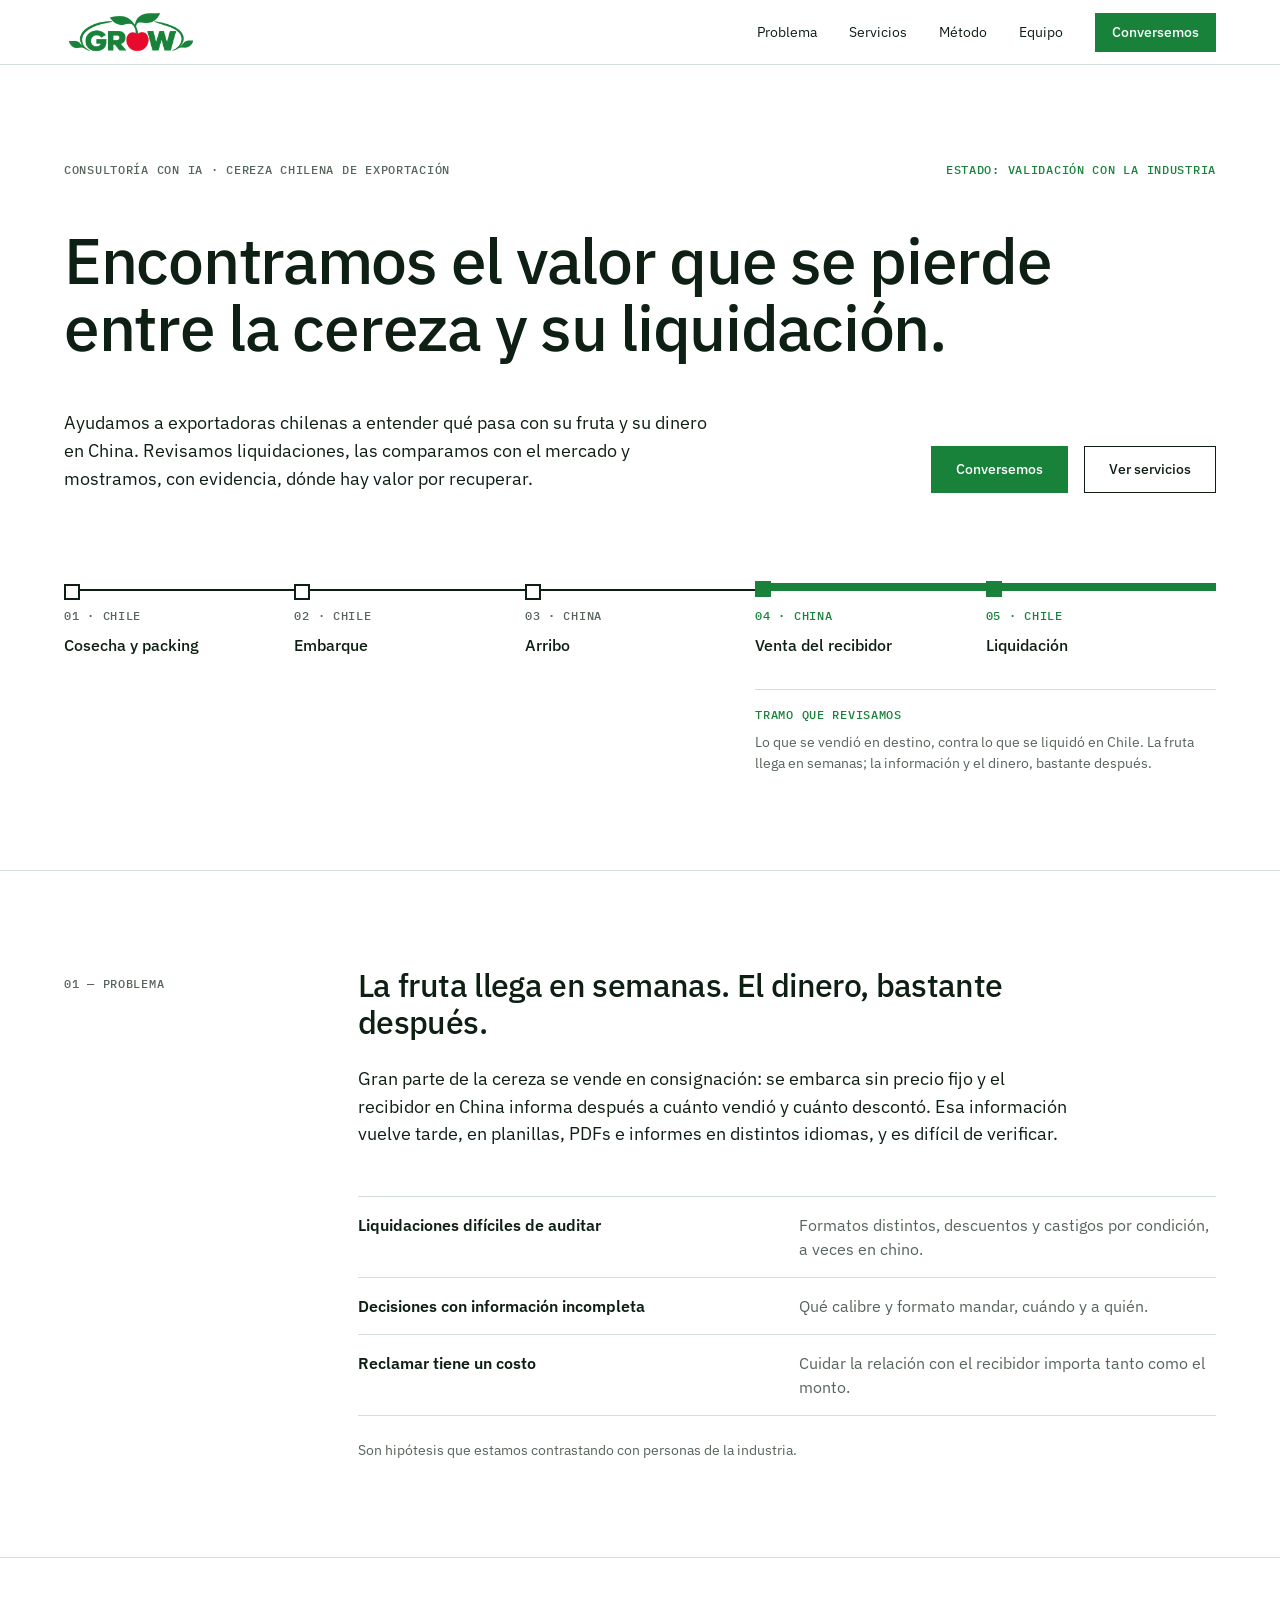
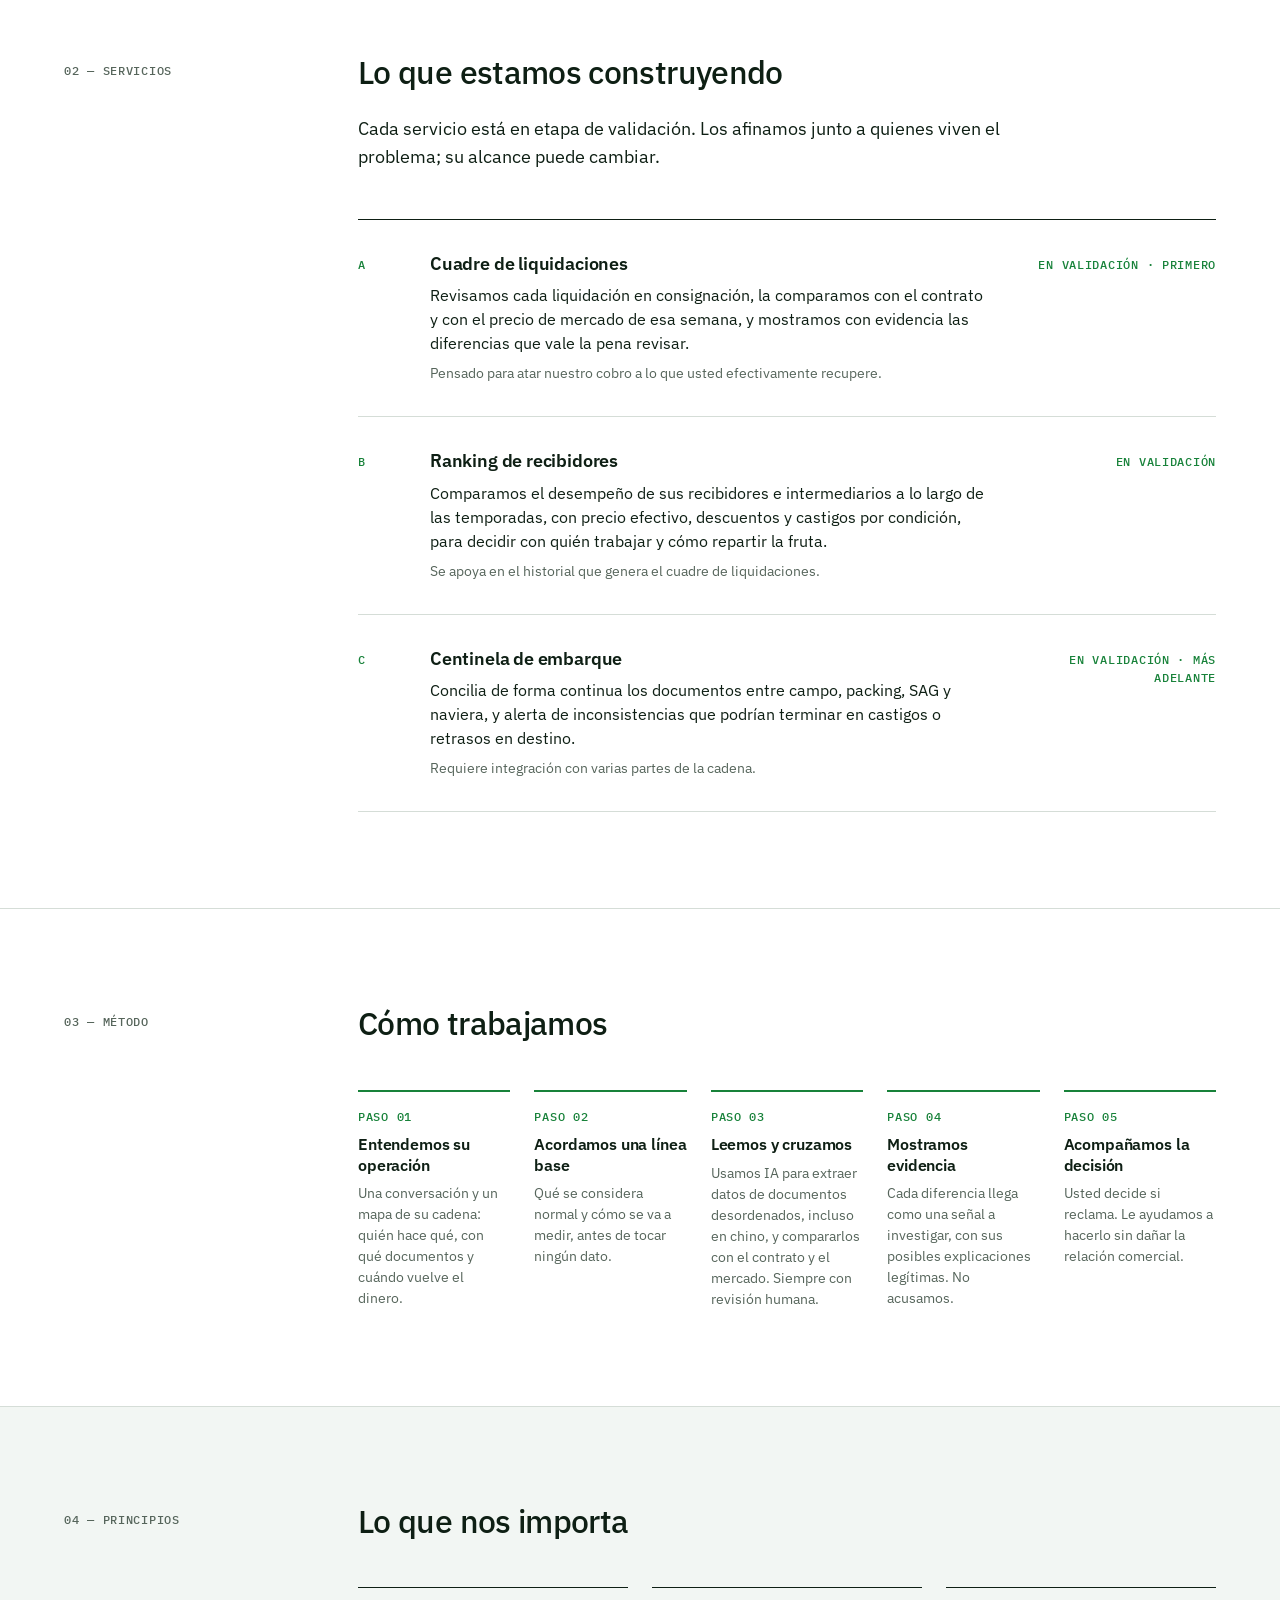
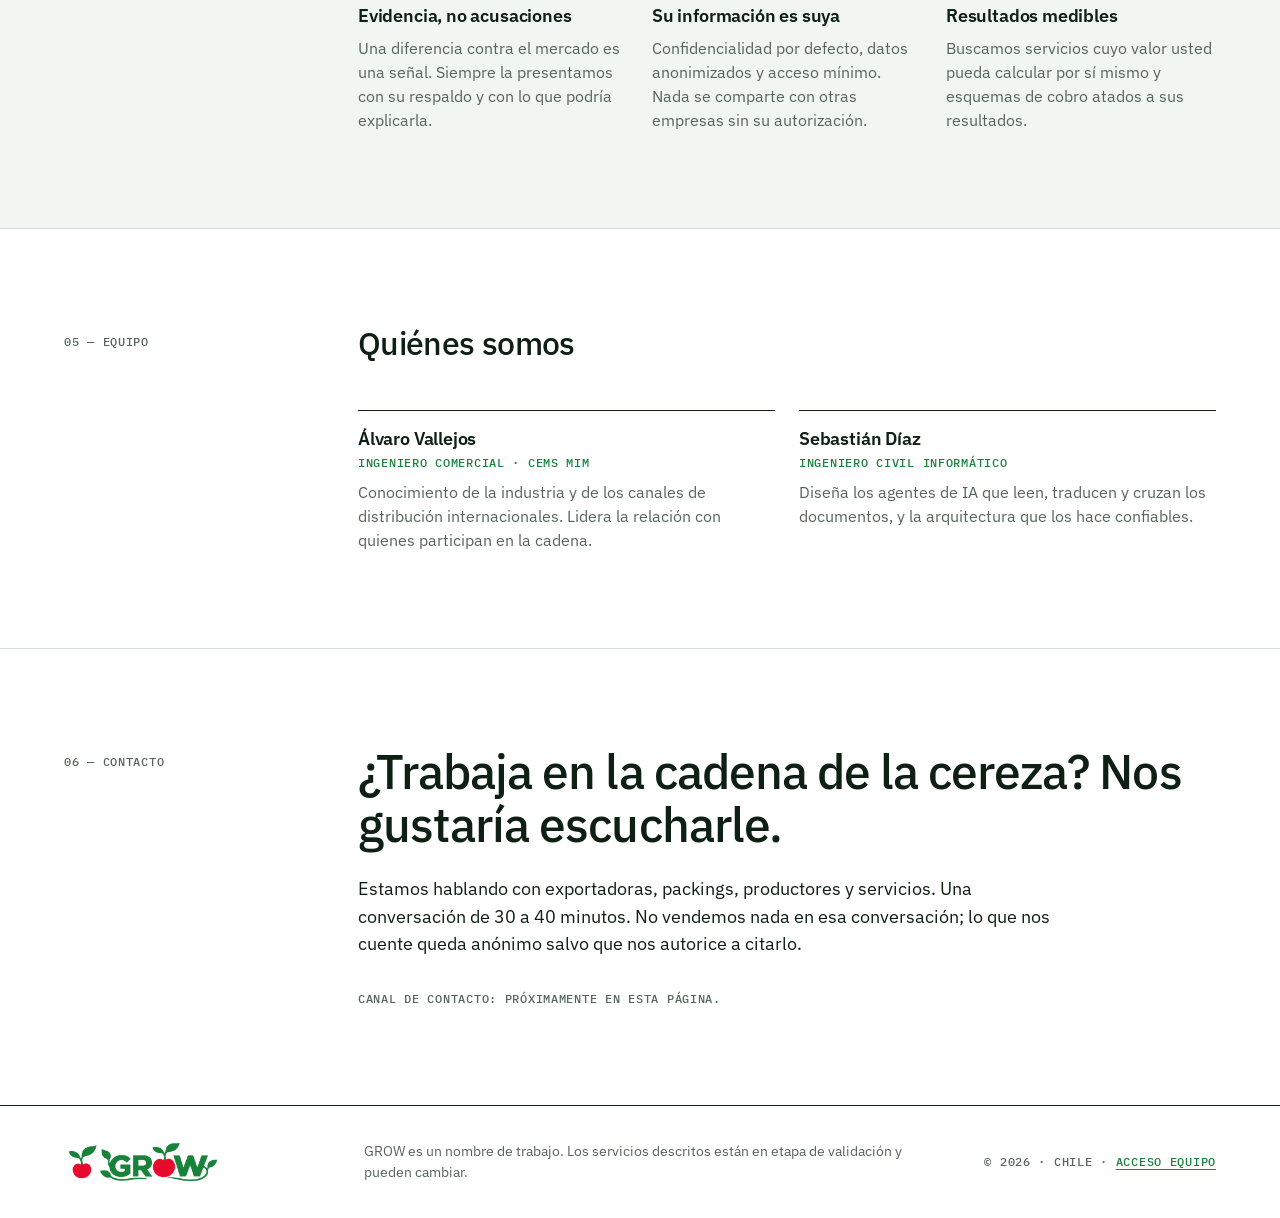
==== commit c59a4149: "Logos oficiales: logotipo, imagotipo, isotipo, favicon y vista previa Co-Authored-By: Claude Opus 5." ====
--- a/index.html
+++ b/index.html
@@ -9,7 +9,12 @@
   <meta property="og:description" content="Encontramos el valor que se pierde entre la cereza y su liquidación.">
   <meta property="og:type" content="website">
   <meta name="theme-color" content="#FFFFFF">
-  <link rel="icon" href="data:image/svg+xml,%3Csvg xmlns='http://www.w3.org/2000/svg' viewBox='0 0 32 32'%3E%3Crect width='32' height='32' fill='%231D5C34'/%3E%3Crect x='8' y='18' width='4' height='6' fill='%23fff'/%3E%3Crect x='14' y='13' width='4' height='11' fill='%23fff'/%3E%3Crect x='20' y='8' width='4' height='16' fill='%23fff'/%3E%3C/svg%3E">
+  <meta property="og:image" content="https://sebxdixz.github.io/grow-web/assets/marca/og.png">
+  <meta property="og:image:width" content="1200">
+  <meta property="og:image:height" content="630">
+  <meta name="twitter:card" content="summary_large_image">
+  <link rel="icon" type="image/png" sizes="32x32" href="assets/marca/favicon-32.png">
+  <link rel="apple-touch-icon" href="assets/marca/apple-touch-icon.png">
   <link rel="preconnect" href="https://fonts.googleapis.com">
   <link rel="preconnect" href="https://fonts.gstatic.com" crossorigin>
   <link rel="stylesheet" href="https://fonts.googleapis.com/css2?family=IBM+Plex+Mono:wght@400;500&family=IBM+Plex+Sans:wght@400;500;600&display=swap">
@@ -20,7 +25,7 @@
 
   <header class="top">
     <div class="wrap bar">
-      <a class="brand" href="#" aria-label="GROW, inicio"><span class="sq" aria-hidden="true"></span>GROW</a>
+      <a class="brand" href="#" aria-label="GROW, inicio"><img src="assets/marca/logotipo-web.png" alt="GROW" width="446" height="160"></a>
       <button class="menu-btn" id="menuBtn" aria-expanded="false" aria-controls="nav">Menú</button>
       <nav id="nav" aria-label="Principal">
         <a href="#problema">Problema</a>
@@ -182,7 +187,7 @@
 
   <footer class="foot">
     <div class="wrap foot-grid">
-      <span class="brand"><span class="sq" aria-hidden="true"></span>GROW</span>
+      <img class="foot-logo" src="assets/marca/imagotipo-web.png" alt="GROW" width="528" height="160" loading="lazy">
       <p>GROW es un nombre de trabajo. Los servicios descritos están en etapa de validación y pueden cambiar.</p>
       <p class="mono">© <span id="year">2026</span> · Chile · <a href="intranet/" rel="nofollow">Acceso equipo</a></p>
     </div>
--- a/styles.css
+++ b/styles.css
@@ -1,6 +1,6 @@
 /* Sistema visual: ver README.md. No agregar valores fuera de estos tokens. */
 :root{
-  --paper:#FFFFFF; --ink:#0E1F14; --green:#1D5C34; --green-d:#144426;
+  --paper:#FFFFFF; --ink:#0E1F14; --green:#18823A; --green-d:#116A2E; --cherry:#E80A2C;
   --muted:#56655B; --rule:#D5DDD7; --tint:#F2F6F3;
   --sans:"IBM Plex Sans",system-ui,-apple-system,"Segoe UI",Roboto,Arial,sans-serif;
   --mono:"IBM Plex Mono",ui-monospace,"SFMono-Regular",Menlo,Consolas,monospace;
@@ -37,9 +37,8 @@
 /* cabecera */
 .top{position:sticky;top:0;z-index:5;background:var(--paper);border-bottom:1px solid var(--rule)}
 .bar{display:flex;align-items:center;justify-content:space-between;height:64px}
-.brand{display:inline-flex;align-items:center;gap:8px;font:600 16px/1 var(--sans);letter-spacing:.08em;color:var(--ink);text-decoration:none}
-.brand:hover{color:var(--ink)}
-.sq{width:12px;height:12px;background:var(--green)}
+.brand{display:inline-flex;align-items:center}
+.brand img{height:48px;width:auto;display:block}
 nav{display:flex;align-items:center;gap:32px}
 nav a:not(.btn){color:var(--ink);text-decoration:none;font-size:14px}
 nav a:not(.btn):hover{color:var(--green);text-decoration:underline}
@@ -101,7 +100,8 @@
 
 /* pie */
 .foot{border-top:1px solid var(--ink);padding:32px 0;font-size:14px;color:var(--muted)}
-.foot-grid{display:grid;grid-template-columns:3fr 6fr 3fr;column-gap:var(--gut);align-items:baseline}
+.foot-grid{display:grid;grid-template-columns:3fr 6fr 3fr;column-gap:var(--gut);align-items:center}
+.foot-logo{height:48px;width:auto;display:block}
 .foot-grid .mono:last-child{text-align:right}
 
 /* móvil */
